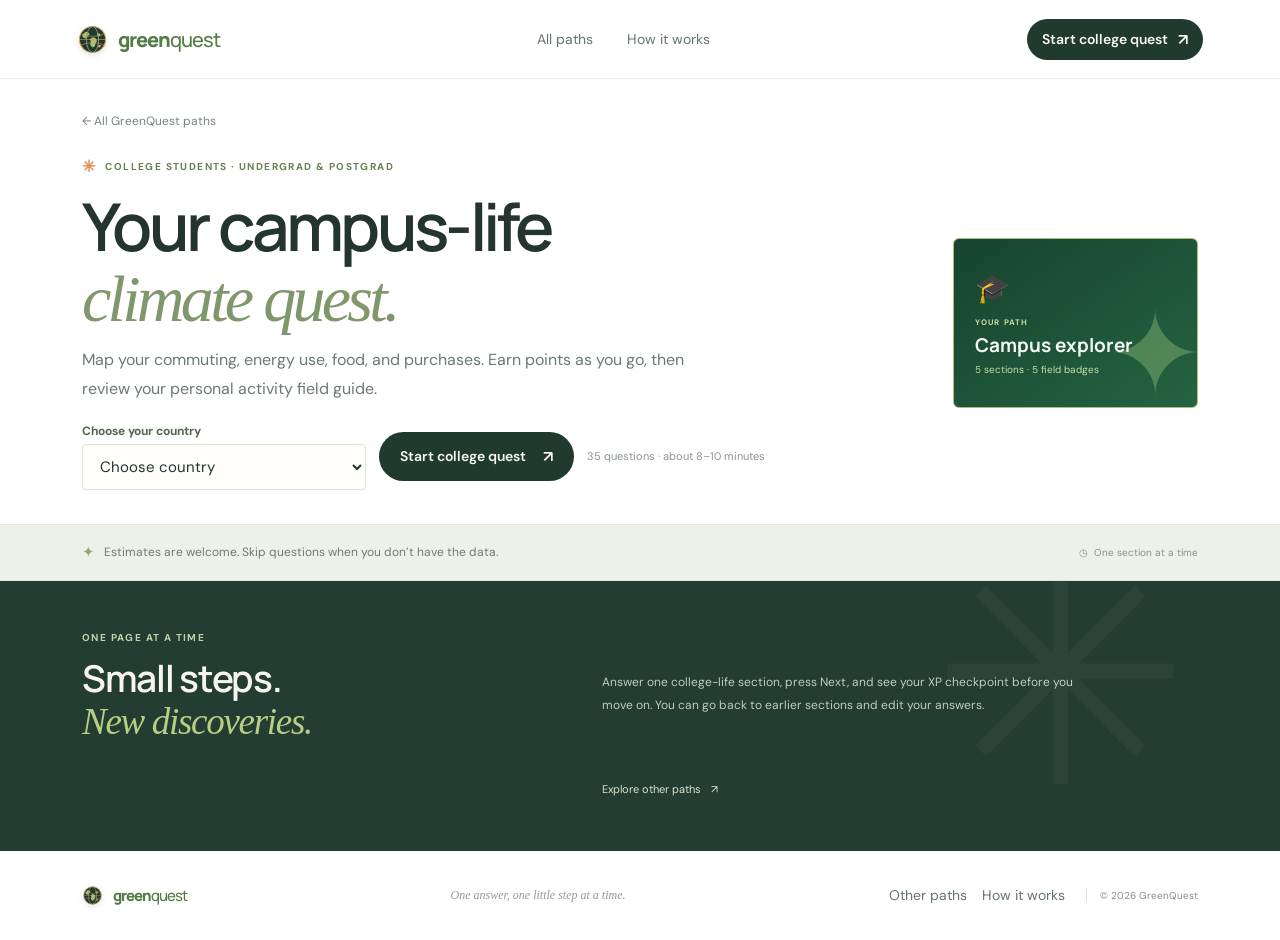
==== college.html @ f72f17bc "Initial GreenQuest website" ====
<!doctype html>
<html lang="en">
  <head>
    <meta charset="UTF-8" />
    <meta name="viewport" content="width=device-width, initial-scale=1.0" />
    <meta name="theme-color" content="#ffffff" />
    <meta name="description" content="A detailed gamified carbon activity questionnaire for college students." />
    <title>College Quest — GreenQuest</title>
    <link rel="preconnect" href="https://fonts.googleapis.com" />
    <link rel="preconnect" href="https://fonts.gstatic.com" crossorigin />
    <link href="https://fonts.googleapis.com/css2?family=DM+Sans:wght@400;500;600;700&family=Manrope:wght@400;500;600;700;800&display=swap" rel="stylesheet" />
    <link rel="stylesheet" href="styles.css" />
  </head>
  <body data-track="college">
    <header class="site-header">
      <a class="brand" href="index.html" aria-label="GreenQuest home"><span class="brand-mark" aria-hidden="true"><svg class="brand-earth" viewBox="0 0 36 36" focusable="false"><circle cx="18" cy="18" r="15.2" fill="#203a30" stroke="#d9a75d" stroke-width="1.2"/><path d="M6.3 12.5 9.8 9l3.4.6 1.5 2.6-2.1 1.7-1.4 3-3.1-.5-2.1-2.2zM15.1 17.8l2.8-2.5 3.5 1 1.8 3.4-1.3 2.2-1.2 4-3.1 1.3-2.3-3.3.7-3.2zM23.6 10.4l2.9.9 1 2.4-2.5.8-1.8-1.7z" fill="#a8bf79"/><path d="m25.1 24.1 2.9.6-1.2 2.5-2.8-.4z" fill="#e89869"/><ellipse cx="18" cy="18" rx="7.1" ry="15" fill="none" stroke="#819875" stroke-width="1.15"/><path d="M3 18h30M5.1 11.6c7.9 3.6 17.9 3.6 25.8 0M5.1 24.4c7.9-3.6 17.9-3.6 25.8 0" fill="none" stroke="#d9a75d" stroke-width=".8" opacity=".78"/></svg></span><span>green<span class="brand-light">quest</span></span></a>
      <button class="menu-toggle" type="button" aria-label="Open menu" aria-expanded="false"><span></span><span></span></button>
      <nav class="main-nav" aria-label="Page navigation"><a href="index.html#paths">All paths</a><a href="#how-it-works">How it works</a></nav>
      <button class="button button-dark button-small header-cta" type="button">Start college quest <span aria-hidden="true">↗</span></button>
    </header>
    <main>
      <section class="page-intro section-wrap"><a class="back-home" href="index.html#paths">← All GreenQuest paths</a><div class="page-intro-layout"><div><div class="eyebrow"><span class="eyebrow-spark">✳</span> COLLEGE STUDENTS · UNDERGRAD & POSTGRAD</div><h1>Your campus-life<br /><em>climate quest.</em></h1><p>Map your commuting, energy use, food, and purchases. Earn points as you go, then review your personal activity field guide.</p><div class="page-intro-actions"><label class="country-picker" for="emissions-country"><span>Choose your country</span><select id="emissions-country" aria-required="true"><option value="" selected>Choose country</option><option value="india">India</option><option value="china">China</option><option value="united-states">United States</option><option value="united-kingdom">United Kingdom</option><option value="germany">Germany</option><option value="france">France</option><option value="japan">Japan</option><option value="australia">Australia</option><option value="global">Other country · global average</option></select></label><button class="button button-dark" id="start-button" type="button">Start college quest <span aria-hidden="true">↗</span></button><span>35 questions · about 8–10 minutes</span></div></div><div class="page-intro-badge"><span class="intro-emoji">🎓</span><div class="intro-path">YOUR PATH</div><strong>Campus explorer</strong><small>5 sections · 5 field badges</small><span class="intro-doodle">✦</span></div></div></section>
      <section class="page-note"><div class="section-wrap page-note-inner"><span>✦</span><p>Estimates are welcome. Skip questions when you don’t have the data.</p><span class="page-note-time">◷ &nbsp;One section at a time</span></div></section>
      <section class="quest-section section-wrap" id="quest" hidden>
        <div class="quest-heading"><div><div class="eyebrow eyebrow-muted">YOUR CLIMATE FIELD GUIDE</div><h2 id="quest-title">College quest</h2><p id="quest-subtitle">A detailed activity snapshot for college life.</p></div><button class="reset-link" id="reset-button" type="button">Start over <span aria-hidden="true">↻</span></button></div>
        <div class="quest-stats"><div class="stat-pill"><span class="stat-icon">✦</span><span><strong id="xp-count">0 XP</strong><small>quest points</small></span></div><div class="stat-pill"><span class="stat-icon stat-icon-green">◉</span><span><strong id="answer-count">0 answered</strong><small>activity notes</small></span></div><div class="stat-pill"><span class="stat-icon stat-icon-peach">✳</span><span><strong id="badge-count">0 badges</strong><small>field guide</small></span></div></div>
        <div class="overall-progress"><div class="overall-progress-label"><span id="overall-label">Quest progress</span><strong id="overall-percent">0%</strong></div><div class="progress-track"><span id="overall-progress-fill"></span></div></div>
        <div class="score-rules"><span>✦ XP RULE</span><span>10 per answer · +25 for a full section · +50 finish bonus when you add an answer</span></div>
        <div class="quest-layout"><div class="stage-main"><div class="stage-panel" id="stage-panel"></div><div class="quest-navigation"><button class="button button-quiet" id="previous-stage" type="button">← Previous section</button><span id="stage-counter">SECTION 1 OF 5</span><button class="button button-dark" id="next-stage" type="button">Next section <span aria-hidden="true">→</span></button></div></div></div>
        <div class="data-note"><span class="data-note-icon">ⓘ</span><p><strong>About these points:</strong> XP and badges reward participation, not lower emissions. This records your activity answers only; a CO₂e estimate needs transparent, location-appropriate emission factors.</p></div>
      </section>
      <section class="results-section section-wrap" id="results" hidden>
        <div class="results-top"><div class="eyebrow eyebrow-muted">QUEST COMPLETE · <span id="result-track">COLLEGE PATH</span></div><h2>Your climate<br /><em>field guide.</em></h2><p>You made time to notice your everyday patterns. That’s a meaningful first step.</p></div>
        <div class="result-award"><div class="award-medal">✳</div><div><span class="award-overline">QUEST BADGE UNLOCKED</span><strong id="result-badge-title">Carbon Accounting Explorer</strong><small id="result-xp">Your score is ready.</small></div><span class="award-confetti" aria-hidden="true">✦</span></div>
        <div class="carbon-result-card" id="carbon-result-card"><div class="carbon-total-block"><div class="card-kicker">TRACKED ANNUAL EMISSIONS SUBTOTAL</div><strong id="carbon-total">Not enough activity data yet</strong><p id="carbon-coverage"></p><p class="carbon-country-note" id="carbon-country"></p></div><div class="carbon-tier" id="carbon-tier"><span class="carbon-tier-medal">✦</span><div><small>GREENQUEST TIER</small><strong id="carbon-tier-name">Activity Explorer</strong></div></div><div class="carbon-section-list" id="carbon-section-list"></div></div>
        <div class="earned-badges-wrap"><span class="earned-badges-label">FIELD BADGES</span><div class="earned-badges" id="earned-badges"></div></div>
        <div class="result-grid"><div class="result-card result-snapshot"><div class="result-card-heading"><span class="result-icon">⌁</span><div><div class="card-kicker">YOUR ACTIVITY SNAPSHOT</div><h3>What you shared</h3></div></div><div id="answer-summary" class="answer-summary"></div><p class="snapshot-empty" id="snapshot-empty" hidden>No answers were added this time. You can still take another pass whenever you’re ready.</p></div><div class="result-card result-next"><div class="result-card-heading"><span class="result-icon result-icon-green">↗</span><div><div class="card-kicker">ONE SMALL NEXT STEP</div><h3>Try this on for size</h3></div></div><p class="next-intro">There’s no one-size-fits-all climate action. Here are a few ideas based on your answers:</p><ul id="next-steps"></ul><div class="next-note">Pick one that works for your life. Small and repeatable beats perfect.</div></div></div>
        <div class="accounting-note" id="why-activity-data"><span class="accounting-icon">∑</span><div><div class="card-kicker">FROM ACTIVITY DATA TO CO₂e</div><h3>How this report gets its numbers</h3><p><strong>Emissions = activity data × emission factor.</strong> This is a partial subtotal: it estimates commuting and electricity when enough details are available. Travel uses UK 2026 factors as educational proxies; electricity uses a 2025 grid factor for your chosen country. Missing sections are “not estimated,” not zero. Platinum, gold, silver, and bronze are playful tiers for this subtotal, not certifications.</p></div></div>
        <div class="result-actions"><button class="button button-outline" id="download-button" type="button">Download PDF report <span aria-hidden="true">↓</span></button><button class="button button-outline" id="retake-button" type="button">Take the quest again <span aria-hidden="true">↻</span></button></div><p class="drive-save-status" id="drive-save-status" role="status" aria-live="polite">Answers and calculated emissions are automatically sent for program data collection.</p><p class="privacy-footnote">Your email, questionnaire answers, and calculated emissions are included in program data collection. The PDF contains section totals, your badge, and the overall tracked subtotal.</p>
      </section>
      <section class="why-section" id="how-it-works"><div class="why-inner section-wrap"><div><div class="eyebrow eyebrow-light">ONE PAGE AT A TIME</div><h2>Small steps.<br /><em>New discoveries.</em></h2></div><p>Answer one college-life section, press Next, and see your XP checkpoint before you move on. You can go back to earlier sections and edit your answers.</p><a class="why-link" href="index.html#paths">Explore other paths <span>↗</span></a></div></section>
    </main>
    <footer class="site-footer"><a class="brand footer-brand" href="index.html"><span class="brand-mark" aria-hidden="true"><svg class="brand-earth" viewBox="0 0 36 36" focusable="false"><circle cx="18" cy="18" r="15.2" fill="#203a30" stroke="#d9a75d" stroke-width="1.2"/><path d="M6.3 12.5 9.8 9l3.4.6 1.5 2.6-2.1 1.7-1.4 3-3.1-.5-2.1-2.2zM15.1 17.8l2.8-2.5 3.5 1 1.8 3.4-1.3 2.2-1.2 4-3.1 1.3-2.3-3.3.7-3.2zM23.6 10.4l2.9.9 1 2.4-2.5.8-1.8-1.7z" fill="#a8bf79"/><path d="m25.1 24.1 2.9.6-1.2 2.5-2.8-.4z" fill="#e89869"/><ellipse cx="18" cy="18" rx="7.1" ry="15" fill="none" stroke="#819875" stroke-width="1.15"/><path d="M3 18h30M5.1 11.6c7.9 3.6 17.9 3.6 25.8 0M5.1 24.4c7.9-3.6 17.9-3.6 25.8 0" fill="none" stroke="#d9a75d" stroke-width=".8" opacity=".78"/></svg></span><span>green<span class="brand-light">quest</span></span></a><span class="footer-note">One answer, one little step at a time.</span><div class="footer-links"><a href="index.html#paths">Other paths</a><a href="#how-it-works">How it works</a></div><span class="copyright">© 2026 GreenQuest</span></footer>
    <div class="toast" id="toast" role="status" aria-live="polite"></div>
    <script src="app.js"></script>
  </body>
</html>
---- styles.css ----
:root{--ink:#23352e;--muted:#718078;--deep:#203a30;--green:#b8ce83;--paper:#ffffff;--line:#e1e4d9;--orange:#dc9256;--sans:'DM Sans',sans-serif;--display:'Manrope','DM Sans',sans-serif;--serif:Georgia,'Times New Roman',serif}*{box-sizing:border-box}html{scroll-behavior:smooth;scroll-padding-top:85px}body{margin:0;background:var(--paper);color:var(--ink);font-family:var(--sans);-webkit-font-smoothing:antialiased}a{color:inherit;text-decoration:none}button,input{font:inherit}button{color:inherit}.sr-only{position:absolute;width:1px;height:1px;padding:0;margin:-1px;overflow:hidden;clip:rect(0,0,0,0);white-space:nowrap;border:0}[hidden]{display:none!important}.site-header{height:79px;border-bottom:1px solid #23352e12;display:flex;align-items:center;padding:0 max(calc((100vw - 1180px)/2),6vw);gap:42px;position:sticky;top:0;z-index:20;background:#ffffffed;backdrop-filter:blur(14px)}.brand{font-family:var(--display);color:#547c45;font-weight:800;display:inline-flex;align-items:center;gap:10px;font-size:20px;letter-spacing:-1px;white-space:nowrap}.brand-light{font-weight:500;color:#547c45}.brand-mark{width:21px;height:21px;display:grid;grid-template-columns:1fr 1fr;grid-template-rows:1fr 1fr;gap:3px;transform:rotate(-8deg)}.brand-mark span{display:block;background:#d9a75d;border-radius:2px 7px 2px 7px}.brand-mark span:nth-child(2){background:#a8bf79;border-radius:7px 2px 7px 2px}.brand-mark span:nth-child(3){background:#e89869;border-radius:7px 2px 7px 2px}.brand-mark span:nth-child(4){background:#819875;border-radius:2px 7px 2px 7px}.main-nav{display:flex;align-items:center;gap:34px;margin:0 auto}.main-nav a,.footer-links a{font-size:12px;color:#66756c;transition:color .2s}.main-nav a:hover,.footer-links a:hover{color:#bc7543}.button{display:inline-flex;gap:17px;align-items:center;justify-content:center;border-radius:999px;padding:14px 21px;font-size:12px;font-weight:600;cursor:pointer;transition:transform .2s,box-shadow .2s;border:0;white-space:nowrap}.button:hover{transform:translateY(-2px);box-shadow:0 8px 18px #20332e25}.button-dark{background:#203a30;color:#f8f7f0}.button-dark span{font-size:16px}.button-small{font-size:11px;padding:10px 15px;gap:10px}.menu-toggle{display:none}.section-wrap{max-width:1180px;margin:auto;padding-left:32px;padding-right:32px}.hero{padding-top:66px;padding-bottom:63px;min-height:568px;display:grid;grid-template-columns:1fr .95fr;align-items:center;gap:54px}.hero-copy{padding-left:17px}.eyebrow{display:flex;align-items:center;gap:9px;font-size:9px;letter-spacing:1.4px;color:#668051;font-weight:700}.eyebrow-spark{font-size:16px;color:#dc9256}.hero h1{font-family:var(--display);font-size:clamp(54px,6vw,72px);line-height:1.06;letter-spacing:-4.3px;margin:22px 0 18px;font-weight:600}.hero h1 span,.results-top h2 em{font-family:var(--serif);font-weight:400;font-style:italic;color:#80966b}.hero-description{font-size:13px;line-height:1.85;color:#6a7971;max-width:440px;margin:0 0 22px}.pathway-label{font-size:10px;color:#7a867b;font-weight:600;margin:0 0 9px}.pathway{display:flex;gap:9px;margin-bottom:20px}.pathway-option{border:1px solid #dfe3d8;background:#fbfbf7;color:#78827b;display:flex;align-items:center;text-align:left;gap:9px;border-radius:5px;padding:8px 14px 8px 10px;cursor:pointer;transition:all .2s;min-width:139px}.pathway-option:hover{border-color:#a9ba91}.pathway-option .pathway-emoji{font-size:19px}.pathway-option strong,.pathway-option small{display:block}.pathway-option strong{font-size:10px;color:#556359}.pathway-option small{font-size:8px;color:#89948b;margin-top:3px}.pathway-option.is-active{background:#e9efde;border-color:#cbd8b9;box-shadow:0 2px 6px #596b3c0c}.pathway-option.is-active strong{color:#364a38}.hero-actions{display:flex;align-items:center;gap:21px}.hero-actions .button{padding:14px 18px}.text-link{font-size:10px;color:#64736a}.text-link span{margin-left:6px}.privacy-note{display:flex;align-items:center;gap:8px;margin-top:24px;font-size:9px;color:#8b958c}.privacy-note>span:first-child{font-size:13px;color:#8da073}.hero-art{position:relative;display:flex;align-items:center;justify-content:center;min-height:420px}.art-orbit{position:absolute;border:1px solid #dbe2d0;border-radius:50%;transform:rotate(-20deg)}.orbit-one{height:351px;width:432px}.orbit-two{height:421px;width:358px;transform:rotate(28deg);border-color:#e9e1d4}.quest-preview{z-index:1;position:relative;background:#fffefa;width:322px;border:1px solid #ebece3;border-radius:7px;padding:20px 22px 17px;box-shadow:0 18px 55px #44504512;transform:rotate(-2deg)}.preview-top{display:flex;align-items:center;justify-content:space-between}.preview-level{display:flex;align-items:center;gap:6px;color:#8b958a;font-size:8px;letter-spacing:.75px}.level-icon{font-size:14px;color:#d79957}.preview-xp{background:#eef2e7;color:#75865f;border-radius:99px;padding:5px 8px;font-size:8px;font-weight:700}.preview-title{font-family:var(--display);font-size:21px;line-height:1.32;letter-spacing:-.75px;margin:20px 0 14px;font-weight:600}.preview-title em{font-family:var(--serif);font-weight:400;color:#80966b}.preview-map{height:177px;position:relative}.map-line{position:absolute;top:25px;bottom:26px;left:30px;width:2px;background:repeating-linear-gradient(to bottom,#bcc9a5 0 5px,transparent 5px 10px);transform:rotate(15deg)}.map-stop{position:absolute;display:flex;align-items:center;gap:9px}.map-stop span{width:32px;height:32px;border-radius:50%;display:grid;place-items:center;background:#e9eedf;color:#72875f;font-size:14px;border:3px solid #fffefa;box-shadow:0 1px 0 #dfe5d5}.map-stop small{color:#859084;font-size:7px;letter-spacing:.8px}.stop-one{left:16px;top:4px}.stop-two{left:95px;top:44px}.stop-two span{background:#f1ead7;color:#b18a54}.stop-three{left:24px;top:91px}.stop-three span{background:#f3e5db;color:#bd8360}.stop-four{left:105px;top:135px}.stop-four span{background:#e1eeea;color:#698c79}.preview-footer{border-top:1px solid #eff0e9;padding-top:13px;display:flex;align-items:center;gap:9px}.preview-avatar{width:28px;height:28px;border-radius:50%;background:#eff2e7;display:grid;place-items:center;font-size:15px}.preview-footer strong,.preview-footer small{display:block}.preview-footer strong{font-size:9px;font-weight:600}.preview-footer small{font-size:8px;color:#929b92;margin-top:3px}.preview-arrow{margin-left:auto;color:#82956a;font-size:17px}.floating-note{position:absolute;z-index:2;display:flex;align-items:center;gap:9px;border:1px solid #edf0e5;border-radius:5px;background:#fffefa;padding:10px 13px;color:#78847a;font-size:8px;line-height:1.5;box-shadow:0 8px 20px #4b594a0b}.floating-note strong{font-size:10px;color:#34483b}.note-top{top:45px;left:1px;transform:rotate(-5deg)}.note-spark{font-size:23px;color:#dda05a}.note-bottom{right:-5px;bottom:34px;transform:rotate(4deg)}.note-leaf{font-size:20px}.art-star{position:absolute;color:#c1cc9a}.star-a{font-size:20px;right:17px;top:54px}.star-b{font-size:18px;left:44px;bottom:35px;color:#e6a177}.star-c{font-size:34px;right:45px;bottom:66px;color:#8ca278}.quick-facts{border-top:1px solid #e8e9df;border-bottom:1px solid #e8e9df;background:#eff1e8;display:flex;justify-content:center;gap:clamp(24px,7vw,105px);padding:18px 24px}.quick-facts>div{display:flex;align-items:center;gap:10px}.fact-icon{width:31px;height:31px;border:1px solid #dfe4d7;border-radius:50%;display:grid;place-items:center;color:#81956b;font-size:15px}.quick-facts strong,.quick-facts small{display:block}.quick-facts strong{font-size:10px;font-weight:600}.quick-facts small{font-size:8px;color:#879188;margin-top:3px}.how-section{padding-top:83px;padding-bottom:78px}.section-heading{display:flex;align-items:end;justify-content:space-between;margin-bottom:23px;gap:30px}.eyebrow-muted{font-size:9px;color:#929987}.section-heading h2{font-family:var(--display);font-size:34px;letter-spacing:-1.5px;font-weight:600;margin:9px 0 0}.section-heading>p{max-width:320px;font-size:11px;line-height:1.8;color:#78847d;margin:0 0 2px}.how-grid{display:grid;grid-template-columns:repeat(3,1fr);gap:15px}.how-card{position:relative;min-height:187px;padding:21px 21px 20px;background:#fffefa;border:1px solid #ebede5;border-radius:5px;overflow:hidden}.how-number{font-size:8px;letter-spacing:1px;color:#9ba596}.how-illustration{position:absolute;top:15px;right:19px;width:36px;height:36px;border-radius:50%;display:grid;place-items:center;font-size:18px;background:#eff2e7;color:#7b9264}.how-data{background:#f4e9dc;color:#b57c4f}.how-badge{background:#e9e4ef;color:#8a78a4}.how-card h3{font-family:var(--display);font-size:15px;letter-spacing:-.3px;margin:25px 0 7px}.how-card p{font-size:10px;line-height:1.7;color:#79847c;margin:0;max-width:270px}.quest-section{padding-top:78px;padding-bottom:75px;scroll-margin-top:75px}.quest-heading{display:flex;align-items:end;justify-content:space-between;gap:20px;margin-bottom:18px}.quest-heading h2{font-family:var(--display);font-weight:600;font-size:32px;letter-spacing:-1.2px;margin:8px 0 4px}.quest-heading p{font-size:11px;color:#7b867e;margin:0}.reset-link{border:0;background:none;color:#77847b;font-size:10px;cursor:pointer;padding:9px}.reset-link:hover{color:#b87544}.reset-link span{font-size:14px;margin-left:5px}.quest-stats{display:flex;gap:10px;margin-bottom:14px}.stat-pill{background:#fffefa;border:1px solid #eaede4;border-radius:5px;padding:9px 13px;display:flex;align-items:center;gap:9px;min-width:115px}.stat-icon{width:25px;height:25px;display:grid;place-items:center;border-radius:50%;background:#f2ead8;color:#bb8d50;font-size:13px}.stat-icon-green{background:#e8eedf;color:#849565}.stat-icon-peach{background:#f4e5db;color:#bd8464}.stat-pill strong,.stat-pill small{display:block}.stat-pill strong{font-size:10px}.stat-pill small{font-size:8px;color:#8b958c;margin-top:2px}.overall-progress{margin-bottom:18px}.overall-progress-label{display:flex;justify-content:space-between;font-size:9px;color:#839087;margin-bottom:6px}.overall-progress-label strong{color:#668052}.progress-track{height:6px;background:#e7eae0;border-radius:99px;overflow:hidden}.progress-track span{display:block;height:100%;width:0;background:#9bb57e;border-radius:99px;transition:width .25s}.quest-layout{display:grid;grid-template-columns:207px 1fr;gap:15px;align-items:start}.stage-sidebar,.stage-panel{background:#fffefa;border:1px solid #e9ece3;border-radius:5px}.stage-sidebar{padding:17px 13px;position:sticky;top:95px}.sidebar-label,.stage-overline,.card-kicker{font-size:8px;letter-spacing:1px;color:#8a9588;font-weight:700}.stage-list{display:flex;flex-direction:column;gap:5px;margin-top:12px}.stage-tab{width:100%;display:flex;align-items:center;gap:9px;text-align:left;border:0;background:transparent;border-radius:4px;padding:9px 7px;color:#78847c;font-size:9px;cursor:pointer;transition:all .2s}.stage-tab:hover{background:#f5f6ef}.stage-tab.active{background:#eaf0e1;color:#334a37;font-weight:600}.stage-tab.complete .stage-tab-icon{background:#8fa676;color:white}.stage-tab-icon{width:25px;height:25px;flex:none;border-radius:50%;display:grid;place-items:center;background:#f0f2ea;color:#849278;font-size:11px}.stage-tab-copy{flex:1}.stage-tab-copy small{display:block;font-size:7px;color:#a0a89d;margin-top:3px;font-weight:400}.stage-check{color:#82966d;font-size:12px}.sidebar-tip{display:flex;gap:8px;background:#f4f2e8;border-radius:4px;padding:10px;margin-top:17px}.sidebar-tip>span{font-size:14px}.sidebar-tip p{font-size:8px;line-height:1.5;color:#829087;margin:0}.sidebar-tip strong{color:#5d6c5f}.stage-main{min-width:0}.stage-panel{padding:21px 23px;min-height:310px}.stage-panel-head{display:flex;justify-content:space-between;gap:15px;align-items:start;margin-bottom:17px}.stage-panel-head h3{font-family:var(--display);font-size:22px;letter-spacing:-.7px;margin:6px 0 4px}.stage-panel-head p{font-size:9px;line-height:1.65;color:#7c887f;margin:0;max-width:500px}.stage-count-badge{white-space:nowrap;background:#f2f3ec;border-radius:99px;padding:7px 10px;font-size:8px;color:#77836f}.question-grid{display:grid;grid-template-columns:1fr 1fr;gap:11px}.question-card{background:#f8f8f3;border:1px solid #eff0e9;border-radius:4px;padding:12px 12px 11px;min-width:0}.question-heading{display:flex;gap:7px;align-items:flex-start;margin-bottom:8px}.question-number{width:18px;height:18px;flex:none;border-radius:50%;display:grid;place-items:center;background:#e9eedf;color:#72865d;font-size:8px;font-weight:700}.question-heading h4{font-size:9px;line-height:1.45;margin:2px 0 0;font-weight:600}.question-help{font-size:8px;line-height:1.5;color:#929b91;margin:-3px 0 8px 25px}.answer-options{display:flex;flex-wrap:wrap;gap:5px;margin-left:25px}.answer-option{border:1px solid #e2e6da;background:#fffefa;border-radius:99px;padding:6px 8px;font-size:8px;color:#748078;cursor:pointer;transition:all .15s}.answer-option:hover{border-color:#9eaf8b}.answer-option[aria-pressed=true]{background:#e7eedb;border-color:#b9c9a5;color:#3c573d}.answer-option.multi[aria-pressed=true]{background:#e5ede8;border-color:#b3ccc0;color:#35594a}.number-wrap{margin-left:25px;display:flex;align-items:center;gap:7px}.number-wrap input{width:min(155px,70%);height:31px;border:1px solid #e2e6dc;border-radius:3px;background:#fffefa;padding:0 9px;color:#354a3d;font-size:10px;outline:none}.number-wrap input:focus{border-color:#9eaf8b;box-shadow:0 0 0 2px #dbe6cf}.number-unit{font-size:8px;color:#89948b}.number-hint{font-size:7px;color:#a0a89f;margin-left:auto}.quest-navigation{display:flex;align-items:center;justify-content:space-between;padding:12px 2px}.quest-navigation>span{font-size:8px;letter-spacing:1px;color:#8a968b}.quest-navigation .button{font-size:9px;padding:10px 14px;gap:10px}.button-quiet{background:#edf0e7;color:#52624f}.button-quiet:disabled{opacity:.4;cursor:default;transform:none;box-shadow:none}.data-note{display:flex;gap:10px;align-items:flex-start;background:#eff1e9;border:1px solid #e4e8dd;border-radius:4px;padding:12px 14px;margin-top:5px}.data-note-icon{color:#82976d;font-size:15px}.data-note p{font-size:9px;line-height:1.65;color:#748078;margin:0}.data-note strong{color:#435448}.results-section{padding-top:75px;padding-bottom:82px}.results-top{text-align:center;margin-bottom:22px}.results-top .eyebrow{justify-content:center}.results-top h2{font-family:var(--display);font-size:48px;line-height:1.04;letter-spacing:-2.4px;font-weight:600;margin:13px 0 9px}.results-top h2 em{color:#80966b}.results-top p{max-width:440px;margin:0 auto;color:#78847d;font-size:11px;line-height:1.75}.result-award{max-width:670px;margin:0 auto 15px;position:relative;display:flex;align-items:center;gap:13px;padding:13px 17px;background:#edf1e5;border:1px solid #e0e8d6;border-radius:5px;overflow:hidden}.award-medal{width:37px;height:37px;border-radius:50%;background:#dbe5cb;color:#758c5e;display:grid;place-items:center;font-size:21px}.award-overline,.result-award strong,.result-award small{display:block;position:relative;z-index:1}.award-overline{font-size:7px;letter-spacing:1.1px;color:#84916e}.result-award strong{font-family:var(--display);font-size:14px;margin:3px 0 2px}.result-award small{font-size:8px;color:#7e8a7d}.award-confetti{font-size:62px;color:#e1e8d4;position:absolute;right:14px;top:-15px}.result-grid{display:grid;grid-template-columns:1.2fr .8fr;gap:13px;max-width:850px;margin:0 auto}.result-card{background:#fffefa;border:1px solid #e9ece3;border-radius:5px;padding:17px 18px}.result-card-heading{display:flex;align-items:center;gap:9px;margin-bottom:12px}.result-icon{width:31px;height:31px;display:grid;place-items:center;border-radius:50%;background:#f3e8d9;color:#b78150;font-size:17px}.result-icon-green{background:#e8efdf;color:#789364}.card-kicker{font-size:7px}.result-card h3,.accounting-note h3{font-family:var(--display);font-size:14px;letter-spacing:-.3px;margin:4px 0 0}.answer-summary{display:flex;flex-direction:column;gap:10px}.summary-group{border-top:1px solid #f0f1ea;padding-top:9px}.summary-group:first-child{border-top:0;padding-top:0}.summary-group h4{font-size:8px;letter-spacing:.6px;color:#788868;margin:0 0 6px;text-transform:uppercase}.summary-list{list-style:none;padding:0;margin:0;display:grid;grid-template-columns:1fr 1fr;gap:5px 13px}.summary-list li{font-size:8px;line-height:1.45;color:#7c887f}.summary-list li strong{color:#47574d;font-weight:600}.snapshot-empty{font-size:9px;line-height:1.6;color:#8a948c}.next-intro{font-size:9px;line-height:1.65;color:#7e8980;margin:0 0 10px}.result-next ul{list-style:none;margin:0;padding:0;display:flex;flex-direction:column;gap:8px}.result-next li{display:flex;align-items:flex-start;gap:7px;font-size:9px;line-height:1.55;color:#58685e}.result-next li:before{content:'✳';color:#9aae77;font-size:11px;flex:none}.next-note{font-size:8px;line-height:1.5;color:#8d988e;background:#f4f5ee;padding:8px 9px;margin-top:11px;border-radius:3px}.accounting-note{max-width:850px;margin:13px auto 0;background:#f0f1e9;border:1px solid #e6e9df;border-radius:5px;padding:15px 17px;display:flex;gap:12px;align-items:flex-start}.accounting-icon{width:30px;height:30px;flex:none;border-radius:50%;background:#e2e8d8;color:#71875f;display:grid;place-items:center;font-family:var(--serif);font-size:17px}.accounting-note h3{font-size:12px;margin:4px 0 5px}.accounting-note p{font-size:8px;line-height:1.7;color:#79867c;margin:0}.accounting-note p strong{color:#435448}.result-actions{display:flex;justify-content:center;gap:9px;margin:17px auto 0}.result-actions .button{font-size:9px;padding:11px 15px}.button-outline{background:transparent;border:1px solid #dce2d5;color:#516350}.privacy-footnote{text-align:center;font-size:8px;color:#929b92;margin:11px 0 0}.why-section{background:#243d33;color:#f6f6ef;overflow:hidden;position:relative}.why-section:after{content:'✳';font-size:310px;color:#ffffff08;position:absolute;right:7%;top:-105px;pointer-events:none}.why-inner{min-height:270px;display:grid;grid-template-columns:.9fr 1.1fr;align-items:center;gap:33px;position:relative;padding-top:45px;padding-bottom:45px}.eyebrow-light{color:#c1d2a5}.why-inner h2{font-family:var(--display);font-size:37px;line-height:1.15;letter-spacing:-1.3px;font-weight:600;margin:13px 0}.why-inner h2 em{font-family:var(--serif);color:#b8ce83;font-weight:400}.why-inner>p{font-size:10px;line-height:1.9;color:#c1cbc1;max-width:490px;margin:0}.why-link{grid-column:2;color:#d9e4ca;font-size:9px;margin-top:-22px}.why-link span{margin-left:7px}.site-footer{min-height:89px;max-width:1180px;padding:20px 32px;margin:auto;display:flex;align-items:center;gap:21px}.footer-brand{font-size:15px}.footer-brand .brand-mark{width:17px;height:17px}.footer-note{font-family:var(--serif);font-style:italic;font-size:10px;color:#93998f;margin:0 auto}.footer-links{display:flex;gap:15px}.footer-links a,.copyright{font-size:8px}.copyright{border-left:1px solid #deded5;padding-left:13px;color:#849087;white-space:nowrap}.toast{position:fixed;bottom:21px;left:50%;transform:translate(-50%,20px);opacity:0;pointer-events:none;background:#243d33;color:#fff;border-radius:99px;padding:11px 16px;font-size:10px;z-index:30;transition:all .25s;box-shadow:0 9px 25px #20332e33}.toast.visible{opacity:1;transform:translate(-50%,0)}
@media(min-width:1440px){.site-header{padding-left:calc((100vw - 1180px)/2);padding-right:calc((100vw - 1180px)/2)}}
@media(max-width:900px){.site-header{padding-left:25px;padding-right:25px;gap:22px}.main-nav{gap:18px}.hero{gap:20px}.hero-copy{padding-left:0}.hero h1{font-size:58px}.hero-art{transform:scale(.88)}.quest-layout{grid-template-columns:180px 1fr}.stage-panel{padding:18px}.question-grid{grid-template-columns:1fr}.quick-facts{gap:28px}.footer-note{display:none}.footer-brand{margin-right:auto}}
@media(max-width:680px){html{scroll-padding-top:68px}.site-header{height:67px;padding:0 18px;justify-content:space-between}.brand{font-size:17px}.menu-toggle{display:flex;width:35px;height:35px;border:1px solid #e3e5dc;border-radius:50%;align-items:center;justify-content:center;flex-direction:column;gap:5px;background:transparent;margin-left:auto}.menu-toggle span{width:13px;height:1.5px;background:#314139}.main-nav{position:absolute;top:66px;left:0;right:0;background:var(--paper);border-bottom:1px solid var(--line);padding:17px 21px;display:none;align-items:flex-start;gap:17px;flex-direction:column}.main-nav.open{display:flex}.main-nav a{font-size:11px}.header-cta{font-size:9px;padding:9px 11px;gap:7px;margin-left:2px}.section-wrap{padding-left:20px;padding-right:20px}.hero{padding-top:43px;padding-bottom:39px;grid-template-columns:1fr;gap:9px}.hero-copy{padding:0}.hero h1{font-size:53px;letter-spacing:-3.1px;margin:16px 0 13px}.hero-description{font-size:11px;line-height:1.8}.pathway-label{font-size:9px}.pathway-option{min-width:130px}.hero-actions{gap:15px}.hero-actions .button{padding:12px 15px;font-size:10px}.text-link{font-size:9px}.privacy-note{font-size:8px;margin-top:17px}.hero-art{min-height:355px;transform:scale(.85);margin:-10px -25px -14px}.orbit-one{width:372px;height:315px}.orbit-two{height:376px;width:307px}.quest-preview{width:300px;padding:18px 19px 15px}.preview-title{font-size:19px}.note-top{left:-5px;top:31px}.note-bottom{right:-7px;bottom:23px}.quick-facts{display:grid;grid-template-columns:1fr 1fr;gap:15px 14px;padding:16px 21px}.quick-facts>div{gap:8px}.fact-icon{height:27px;width:27px;font-size:12px}.quick-facts strong{font-size:9px}.quick-facts small{font-size:7px;line-height:1.4}.how-section{padding-top:62px;padding-bottom:58px}.section-heading{align-items:flex-start;flex-direction:column;gap:8px;margin-bottom:18px}.section-heading h2{font-size:29px}.section-heading>p{font-size:10px}.how-grid{grid-template-columns:1fr;gap:9px}.how-card{min-height:140px;padding:16px}.how-card h3{font-size:14px;margin-top:18px}.how-card p{font-size:9px}.how-illustration{height:31px;width:31px;right:16px;top:13px}.quest-section{padding-top:58px;padding-bottom:55px}.quest-heading{align-items:flex-start}.quest-heading h2{font-size:25px}.quest-heading p{font-size:9px;line-height:1.6;max-width:275px}.reset-link{font-size:9px;padding:5px 0;white-space:nowrap}.quest-stats{gap:6px}.stat-pill{padding:7px 8px;gap:6px;min-width:0;flex:1}.stat-icon{height:21px;width:21px;font-size:10px}.stat-pill strong{font-size:8px}.stat-pill small{font-size:7px}.quest-layout{grid-template-columns:1fr;gap:8px}.stage-sidebar{position:static;padding:10px}.sidebar-label{font-size:7px}.stage-list{flex-direction:row;gap:4px;margin-top:8px;overflow-x:auto}.stage-tab{flex:0 0 auto;width:auto;padding:5px 7px;gap:5px;font-size:0}.stage-tab-icon{width:23px;height:23px;font-size:10px}.stage-tab-copy,.stage-check{display:none}.sidebar-tip{display:none}.stage-panel{padding:15px 12px;min-height:0}.stage-panel-head{margin-bottom:13px}.stage-panel-head h3{font-size:19px}.stage-panel-head p{font-size:8px}.stage-count-badge{font-size:7px;padding:6px 7px}.question-grid{gap:8px}.question-card{padding:10px 9px}.question-heading h4{font-size:8px}.question-help{font-size:7px}.answer-options{gap:4px}.answer-option{font-size:7px;padding:6px 7px}.number-wrap input{height:29px;font-size:9px}.quest-navigation{padding-top:9px}.quest-navigation>span{font-size:7px}.quest-navigation .button{font-size:8px;padding:9px 11px}.data-note{padding:10px;gap:7px}.data-note p{font-size:8px}.results-section{padding-top:58px;padding-bottom:60px}.results-top h2{font-size:42px}.results-top p{font-size:10px}.result-award{padding:11px;gap:9px}.award-medal{height:33px;width:33px}.result-award strong{font-size:12px}.result-grid{grid-template-columns:1fr;gap:9px}.result-card{padding:14px}.summary-list{grid-template-columns:1fr}.summary-list li{font-size:8px}.accounting-note{padding:12px;gap:8px}.accounting-note p{font-size:8px}.result-actions{flex-wrap:wrap}.result-actions .button{font-size:8px;padding:10px 12px}.privacy-footnote{font-size:7px}.why-inner{grid-template-columns:1fr;gap:0;padding-top:39px;padding-bottom:37px;min-height:0}.why-inner h2{font-size:32px}.why-inner>p{font-size:9px}.why-link{grid-column:1;margin-top:14px;font-size:8px}.why-section:after{font-size:200px;right:-30px;top:-40px}.site-footer{padding:19px 20px;flex-wrap:wrap;gap:12px}.footer-brand{font-size:13px;margin-right:0}.copyright{margin-left:auto;font-size:7px}.footer-links{order:3;width:100%;justify-content:center;gap:13px}.footer-links a{font-size:7px}}
@media(prefers-reduced-motion:reduce){*,*::before,*::after{scroll-behavior:auto!important;animation-duration:.01ms!important;animation-iteration-count:1!important;transition-duration:.01ms!important}}
.earned-badges-wrap{max-width:670px;margin:0 auto 15px;display:flex;align-items:center;gap:10px;flex-wrap:wrap}.earned-badges-label{font-size:7px;letter-spacing:1px;font-weight:700;color:#8b9685}.earned-badges{display:flex;gap:6px;flex-wrap:wrap}.earned-badge{display:inline-flex;align-items:center;gap:5px;border:1px solid #e7eade;background:#fffefa;border-radius:99px;padding:6px 9px;font-size:8px;color:#65775d}.earned-badge span{color:#9cab77}
.quest-layout{grid-template-columns:1fr}.stage-main{width:100%}.score-screen{max-width:670px;margin:0 auto;text-align:center;padding:9px 6px 5px}.score-celebration{height:58px;width:58px;margin:0 auto 9px;display:grid;place-items:center;border-radius:50%;background:#e8efdf;color:#809765;font-size:29px;box-shadow:0 0 0 7px #f4f6ef;animation:score-pop .48s cubic-bezier(.2,.8,.2,1) both}.score-kicker{font-size:8px;letter-spacing:1.25px;color:#8b9979;font-weight:700}.score-screen h3{font-family:var(--display);font-size:27px;letter-spacing:-1px;margin:7px 0 5px}.score-intro{font-size:10px;line-height:1.65;color:#79867d;max-width:480px;margin:0 auto}.score-meter{max-width:420px;text-align:left;margin:19px auto 13px}.score-meter-label{display:flex;justify-content:space-between;font-size:9px;color:#78857a;margin-bottom:6px}.score-meter-label strong{color:#587248}.score-tiles{display:grid;grid-template-columns:repeat(3,1fr);gap:9px;margin:0 auto;max-width:600px}.score-tile{min-height:92px;background:#f7f8f3;border:1px solid #ecefe7;border-radius:5px;padding:11px 8px 9px;display:flex;flex-direction:column;align-items:center;justify-content:center}.score-tile-icon{width:24px;height:24px;border-radius:50%;display:grid;place-items:center;background:#f2e9d9;color:#bb8d50;font-size:12px;margin-bottom:5px}.score-tile-icon.green{background:#e7eedf;color:#809565}.score-tile-icon.peach{background:#f3e6dc;color:#bd8464}.score-tile strong{font-family:var(--display);font-size:12px;letter-spacing:-.2px}.score-tile small{font-size:7px;line-height:1.5;color:#89948a;margin-top:4px}.score-footer{display:flex;justify-content:center;align-items:center;gap:7px;margin-top:14px;color:#849080;font-family:var(--serif);font-style:italic;font-size:11px}.score-footer span:first-child{font-style:normal;font-size:14px}@keyframes score-pop{from{transform:scale(.55);opacity:.25}to{transform:scale(1);opacity:1}}
@media(max-width:680px){.score-screen{padding:6px 0 3px}.score-celebration{height:49px;width:49px;font-size:24px}.score-screen h3{font-size:22px}.score-intro{font-size:9px}.score-meter{margin-top:15px}.score-tiles{grid-template-columns:1fr;gap:6px}.score-tile{min-height:67px;display:grid;grid-template-columns:27px 1fr;grid-template-rows:auto auto;align-items:center;justify-items:start;text-align:left;column-gap:8px;padding:8px 10px}.score-tile-icon{grid-row:1/3;margin:0}.score-tile strong{font-size:10px}.score-tile small{font-size:7px;margin-top:2px}.score-footer{font-size:9px}}
.checkpoint-card{position:relative;display:flex;align-items:center;gap:12px;padding:12px 37px 12px 13px;margin-bottom:16px;border:1px solid #dfe8d5;border-radius:5px;background:linear-gradient(105deg,#eff3e7,#faf9f1);animation:checkpoint-in .42s cubic-bezier(.2,.8,.2,1) both}.checkpoint-spark{height:34px;width:34px;flex:none;display:grid;place-items:center;border-radius:50%;background:#e0e9d3;color:#829866;font-size:18px}.checkpoint-copy{min-width:0}.checkpoint-kicker{display:block;font-size:7px;letter-spacing:1px;color:#839174;font-weight:700;margin-bottom:3px}.checkpoint-copy>strong{display:block;font-size:10px;color:#3c4f40}.checkpoint-copy>strong span{color:#a77d42;margin-left:5px}.checkpoint-copy>small{display:block;font-size:8px;color:#78876e;margin-top:3px}.checkpoint-total{border-left:1px solid #dfe5d8;padding-left:13px;margin-left:auto;white-space:nowrap;text-align:right}.checkpoint-total strong,.checkpoint-total small{display:block}.checkpoint-total strong{font-family:var(--display);font-size:14px;color:#5c7549}.checkpoint-total small{font-size:7px;color:#929b90;margin-top:2px}.checkpoint-dismiss{position:absolute;top:5px;right:7px;width:22px;height:22px;border:0;background:transparent;color:#8c9788;font-size:17px;cursor:pointer}.checkpoint-dismiss:hover{color:#4e674a}@keyframes checkpoint-in{from{transform:translateY(-8px);opacity:0}to{transform:translateY(0);opacity:1}}
@media(max-width:680px){.checkpoint-card{gap:8px;padding:10px 29px 10px 9px;margin-bottom:12px}.checkpoint-spark{height:28px;width:28px;font-size:15px}.checkpoint-kicker{font-size:6px}.checkpoint-copy>strong{font-size:9px}.checkpoint-copy>small{font-size:7px;line-height:1.4}.checkpoint-total{padding-left:8px}.checkpoint-total strong{font-size:11px}.checkpoint-total small{font-size:6px}.checkpoint-dismiss{top:3px;right:3px}}
.score-rules{display:flex;align-items:center;gap:9px;margin:-8px 0 15px;color:#83907e;font-size:8px}.score-rules>span:first-child{font-size:7px;letter-spacing:.8px;font-weight:700;color:#9b895f}.score-rules>span:last-child{color:#8b958b}
@media(max-width:680px){.score-rules{font-size:7px;line-height:1.5;align-items:flex-start}.score-rules>span:first-child{flex:none}}
/* Readability pass: keep questionnaire, choices, and score feedback comfortably legible. */
body{font-size:16px}.main-nav a,.footer-links a{font-size:14px}.header-cta,.button-small{font-size:12px}.button{font-size:14px}.hero-description{font-size:16px}.pathway-label{font-size:13px}.pathway-option strong{font-size:13px}.pathway-option small{font-size:11px}.privacy-note{font-size:11px}.quick-facts strong{font-size:12px}.quick-facts small{font-size:10px}.section-heading>p{font-size:13px}.how-card h3{font-size:17px}.how-card p{font-size:13px}.eyebrow,.eyebrow-muted{font-size:10px}.quest-heading p{font-size:13px}.stat-pill strong{font-size:14px}.stat-pill small{font-size:11px}.overall-progress-label{font-size:12px}.score-rules{font-size:11px}.score-rules>span:first-child{font-size:9px}.stage-overline{font-size:10px}.stage-panel-head h3{font-size:26px}.stage-panel-head p{font-size:13px}.stage-count-badge{font-size:11px}.question-card{padding:16px}.question-heading{gap:9px;margin-bottom:11px}.question-number{width:23px;height:23px;font-size:11px}.question-heading h4{font-size:14px;line-height:1.5}.question-help{font-size:11px;margin-left:32px}.answer-options{gap:7px;margin-left:32px}.answer-option{font-size:12px;padding:8px 11px}.number-wrap{margin-left:32px}.number-wrap input{height:39px;font-size:14px;padding:0 11px}.number-unit{font-size:12px}.number-hint{font-size:10px}.quest-navigation>span{font-size:10px}.quest-navigation .button{font-size:12px}.data-note p{font-size:11px}.checkpoint-card{gap:14px;padding:15px 40px 15px 16px}.checkpoint-spark{width:40px;height:40px;font-size:21px}.checkpoint-kicker{font-size:9px}.checkpoint-copy>strong{font-size:14px}.checkpoint-copy>small{font-size:11px}.checkpoint-total strong{font-size:17px}.checkpoint-total small{font-size:10px}.checkpoint-dismiss{font-size:21px}.result-award strong{font-size:16px}.result-award small{font-size:11px}.award-overline{font-size:9px}.earned-badges-label{font-size:9px}.earned-badge{font-size:11px;padding:8px 11px}.result-card h3{font-size:17px}.card-kicker{font-size:9px}.summary-group h4{font-size:10px}.summary-list li{font-size:11px}.next-intro{font-size:11px}.result-next li{font-size:11px}.next-note{font-size:10px}.accounting-note h3{font-size:14px}.accounting-note p{font-size:10px}.result-actions .button{font-size:12px}.privacy-footnote{font-size:10px}.why-inner>p{font-size:12px}.why-link{font-size:11px}.copyright{font-size:10px}.footer-note{font-size:12px}.toast{font-size:12px}
.checkpoint-card.badge-earned{overflow:hidden;border-color:#d4e3c5;background:linear-gradient(110deg,#eff6e5,#fff9e8 56%,#f4f1fb);box-shadow:0 7px 22px #82966420}.checkpoint-card.badge-earned:before{content:"";position:absolute;inset:0;background:radial-gradient(circle at 16% 52%,#fff9 0 2px,transparent 3px),radial-gradient(circle at 78% 18%,#f2c861a0 0 3px,transparent 4px),radial-gradient(circle at 88% 79%,#b7ca83a0 0 3px,transparent 4px),radial-gradient(circle at 53% 14%,#e9a56c90 0 2px,transparent 3px);pointer-events:none}.checkpoint-card.badge-earned .checkpoint-spark{animation:sparkle-turn .8s cubic-bezier(.16,.8,.28,1) both;background:#dfeacb;box-shadow:0 0 0 5px #e9f0dd;z-index:1}.xp-reward{display:inline-block;animation:xp-bounce .72s cubic-bezier(.16,1,.3,1) both}.badge-unlocked{animation:badge-glow 1.4s ease-out both}.checkpoint-confetti{position:absolute;z-index:0;pointer-events:none;font-size:15px;animation:confetti-pop 1.1s cubic-bezier(.18,.75,.25,1) both}.confetti-a{left:19%;top:2px;color:#dda954}.confetti-b{left:42%;top:1px;color:#85a16e;font-size:12px}.confetti-c{right:20%;top:4px;color:#ec9a74;font-size:10px}.confetti-d{right:10%;bottom:0;color:#9e91c1;font-size:12px}.checkpoint-copy,.checkpoint-total{position:relative;z-index:1}.result-award{animation:award-arrive .5s cubic-bezier(.15,.8,.3,1) both}.award-medal{animation:medal-pulse 1.6s ease-in-out infinite}.award-confetti{animation:confetti-wiggle 2s ease-in-out infinite}.earned-badge{animation:badge-arrive .45s cubic-bezier(.18,.8,.3,1) both;animation-delay:calc(var(--badge-index,0)*100ms)}
@keyframes sparkle-turn{from{transform:rotate(-35deg) scale(.45)}65%{transform:rotate(16deg) scale(1.2)}to{transform:rotate(0) scale(1)}}@keyframes xp-bounce{0%{transform:scale(.4) translateY(8px);opacity:.3}65%{transform:scale(1.22) translateY(-2px)}100%{transform:scale(1);opacity:1}}@keyframes badge-glow{0%{color:#9a8660;text-shadow:none}35%{color:#52763c;text-shadow:0 0 10px #b8cf83}100%{color:#71875b;text-shadow:none}}@keyframes confetti-pop{0%{opacity:0;transform:translateY(10px) rotate(-50deg) scale(.4)}30%{opacity:1}100%{opacity:.4;transform:translateY(-14px) rotate(35deg) scale(1)}}@keyframes award-arrive{0%{opacity:0;transform:translateY(12px) scale(.97)}75%{transform:translateY(-2px) scale(1.01)}100%{opacity:1;transform:translateY(0) scale(1)}}@keyframes medal-pulse{0%,100%{box-shadow:0 0 0 0 #9fb87900;transform:rotate(0) scale(1)}50%{box-shadow:0 0 0 6px #9fb87935;transform:rotate(5deg) scale(1.06)}}@keyframes confetti-wiggle{0%,100%{transform:rotate(-8deg) scale(1)}50%{transform:rotate(10deg) scale(1.12)}}@keyframes badge-arrive{0%{opacity:0;transform:translateY(8px) scale(.9)}70%{transform:translateY(-2px) scale(1.04)}100%{opacity:1;transform:translateY(0) scale(1)}}
@media(max-width:680px){.main-nav a,.footer-links a{font-size:12px}.button{font-size:12px}.header-cta{font-size:11px}.hero-description{font-size:14px}.pathway-label{font-size:12px}.pathway-option strong{font-size:12px}.pathway-option small{font-size:10px}.privacy-note{font-size:10px}.quick-facts strong{font-size:11px}.quick-facts small{font-size:9px}.how-card h3{font-size:16px}.how-card p{font-size:12px}.section-heading>p{font-size:12px}.quest-heading p{font-size:12px}.stat-pill strong{font-size:12px}.stat-pill small{font-size:10px}.overall-progress-label{font-size:11px}.score-rules{font-size:10px}.stage-panel-head h3{font-size:23px}.stage-panel-head p{font-size:12px}.stage-count-badge{font-size:10px}.question-card{padding:13px 12px}.question-heading h4{font-size:13px}.question-number{height:22px;width:22px;font-size:10px}.question-help{font-size:10px}.answer-option{font-size:11px;padding:8px 10px}.number-wrap input{font-size:13px;height:37px}.number-unit{font-size:11px}.quest-navigation .button{font-size:10px}.quest-navigation>span{font-size:8px}.data-note p{font-size:10px}.checkpoint-card{gap:8px;padding:12px 30px 12px 10px}.checkpoint-spark{width:32px;height:32px;font-size:17px}.checkpoint-kicker{font-size:7px}.checkpoint-copy>strong{font-size:11px}.checkpoint-copy>small{font-size:9px}.checkpoint-total strong{font-size:13px}.checkpoint-total small{font-size:8px}.checkpoint-dismiss{font-size:19px}.result-award strong{font-size:14px}.result-award small{font-size:10px}.earned-badge{font-size:10px}.result-card h3{font-size:16px}.summary-group h4{font-size:9px}.summary-list li,.next-intro,.result-next li{font-size:10px}.next-note{font-size:9px}.accounting-note h3{font-size:13px}.accounting-note p{font-size:9px}.result-actions .button{font-size:10px}.privacy-footnote{font-size:9px}.why-inner>p{font-size:11px}.why-link{font-size:10px}.footer-note{font-size:11px}.copyright{font-size:9px}.toast{font-size:11px}}
.question-heading h4{font-size:15px}.answer-option{font-size:13px}.checkpoint-card.badge-earned .checkpoint-copy>strong{font-size:15px}.award-medal{animation:medal-pulse 1.6s ease-in-out 3}.award-confetti{animation:confetti-wiggle 1s ease-in-out 3}
@media(max-width:680px){.main-nav a,.footer-links a{font-size:13px}.question-heading h4{font-size:14px}.answer-option{font-size:12px}.score-rules{font-size:11px}.checkpoint-kicker{font-size:8px}.checkpoint-copy>strong{font-size:12px}.checkpoint-copy>small{font-size:10px}.checkpoint-total strong{font-size:14px}.checkpoint-total small{font-size:9px}.result-card h3{font-size:15px}.summary-list li,.result-next li{font-size:11px}.accounting-note p{font-size:10px}}
.audience-section{padding-top:80px;padding-bottom:76px}.audience-grid{display:grid;grid-template-columns:repeat(3,1fr);gap:14px}.audience-card{position:relative;display:flex;flex-direction:column;align-items:flex-start;min-height:275px;padding:21px 20px;background:#fffefa;border:1px solid #e7e9df;border-radius:5px;overflow:hidden;transition:transform .22s,box-shadow .22s}.audience-card:hover{transform:translateY(-4px);box-shadow:0 14px 28px #32442e14}.audience-school{background:#f0f1e2}.audience-college{background:#e8efeb}.audience-employee{background:#f2e7dc}.audience-icon{display:grid;place-items:center;width:40px;height:40px;border-radius:50%;background:#fffefa;font-size:21px}.audience-kicker{font-size:9px;letter-spacing:1px;color:#78866f;font-weight:700;margin-top:15px}.audience-card h3{font-family:var(--display);font-size:21px;letter-spacing:-.5px;margin:6px 0}.audience-card p{font-size:13px;line-height:1.7;color:#748078;margin:0;max-width:290px}.audience-link{display:inline-flex;align-items:center;gap:10px;margin-top:auto;padding-top:16px;font-size:12px;font-weight:700;color:#53694a;position:relative;z-index:1}.audience-link b{font-size:15px}.audience-doodle{position:absolute;right:7px;bottom:-23px;color:#dce4cc;font-size:105px;transform:rotate(-13deg)}.audience-college .audience-doodle{color:#cfdfd8}.audience-employee .audience-doodle{color:#e4d2bf}.audience-privacy{text-align:center;color:#879187;font-size:11px;margin:17px 0 0}.audience-privacy strong{color:#66775e}.page-intro{padding-top:30px;padding-bottom:34px}.back-home{display:inline-block;color:#78867b;font-size:12px;margin-bottom:27px}.back-home:hover{color:#be7746}.page-intro-layout{display:grid;grid-template-columns:1fr 245px;align-items:center;gap:40px}.page-intro h1{font-family:var(--display);font-size:clamp(45px,5.7vw,66px);line-height:1.06;letter-spacing:-3.7px;font-weight:600;margin:15px 0 12px}.page-intro h1 em{font-family:var(--serif);font-weight:400;color:#80966b}.page-intro-layout>div:first-child>p{max-width:610px;color:#6c7b72;font-size:16px;line-height:1.8;margin:0 0 19px}.page-intro-actions{display:flex;align-items:center;gap:13px;flex-wrap:wrap}.page-intro-actions>span{font-size:11px;color:#8a958b}.page-intro-badge{position:relative;overflow:hidden;min-height:170px;padding:21px;background:#e9efdf;border:1px solid #dce5d1;border-radius:6px;display:flex;flex-direction:column;align-items:flex-start;justify-content:center}.intro-emoji{font-size:28px;margin-bottom:10px;position:relative;z-index:1}.intro-path{font-size:8px;letter-spacing:1.1px;color:#849372;font-weight:700;position:relative;z-index:1}.page-intro-badge strong{font-family:var(--display);font-size:19px;margin-top:5px;position:relative;z-index:1}.page-intro-badge small{color:#78876f;font-size:10px;margin-top:5px;position:relative;z-index:1}.intro-doodle{position:absolute;right:-6px;bottom:-23px;color:#d5e0c8;font-size:115px}.page-note{background:#eef1e7;border-block:1px solid #e4e8dc}.page-note-inner{min-height:55px;display:flex;align-items:center;gap:9px}.page-note-inner>span:first-child{font-size:15px;color:#95a978}.page-note-inner p{font-size:12px;color:#6f7c72;margin:0}.page-note-time{margin-left:auto;white-space:nowrap;font-size:10px;color:#879184}.drive-save-status{text-align:center;font-size:12px;color:#758274;margin:12px auto 0}.drive-save-status.is-error{color:#a45d43}.drive-save-status.is-success{color:#577845;font-weight:600}.drive-save-status.is-saving{color:#98783b}.result-actions{flex-wrap:wrap}.header-cta{cursor:pointer}
@media(max-width:900px){.audience-grid{grid-template-columns:1fr 1fr}.audience-employee{grid-column:1/-1;min-height:230px}.page-intro-layout{grid-template-columns:1fr 210px;gap:22px}.page-intro-badge{min-height:155px}}
@media(max-width:680px){.audience-section{padding-top:58px;padding-bottom:55px}.audience-grid{grid-template-columns:1fr;gap:10px}.audience-card,.audience-employee{grid-column:auto;min-height:225px;padding:17px}.audience-card h3{font-size:19px}.audience-card p{font-size:12px}.audience-link{font-size:11px}.audience-privacy{font-size:10px;line-height:1.6}.page-intro{padding-top:22px;padding-bottom:23px}.back-home{font-size:11px;margin-bottom:18px}.page-intro-layout{grid-template-columns:1fr;gap:18px}.page-intro h1{font-size:45px;letter-spacing:-2.6px;margin:12px 0 9px}.page-intro-layout>div:first-child>p{font-size:14px;line-height:1.7}.page-intro-actions .button{font-size:12px}.page-intro-actions>span{font-size:10px}.page-intro-badge{min-height:130px;padding:16px}.intro-emoji{font-size:23px;margin-bottom:5px}.page-intro-badge strong{font-size:16px}.page-note-inner{min-height:52px;flex-wrap:wrap;padding-top:8px;padding-bottom:8px}.page-note-inner p{font-size:10px;flex:1}.page-note-time{width:100%;margin-left:24px;font-size:9px}.drive-save-status{font-size:10px;line-height:1.55}.result-actions{gap:7px}.result-actions .button{flex:1 1 auto}}
.country-picker{display:grid;gap:5px;min-width:210px}.country-picker>span{font-size:12px;font-weight:700;color:#53664f}.country-picker select{min-height:46px;max-width:100%;padding:9px 36px 9px 13px;border:1px solid #dce3d5;border-radius:4px;background:#fffefa;color:#23352e;font:inherit;font-size:15px}.country-picker select:focus-visible{outline:3px solid #b8ce83;outline-offset:2px}.carbon-result-card{display:grid;grid-template-columns:minmax(0,1fr) auto;gap:18px 24px;margin:0 0 22px;padding:22px;background:linear-gradient(135deg,#fffefa,#f0f3e9);border:1px solid #dfe5d8;border-radius:7px;box-shadow:0 12px 34px #3143330d}.carbon-total-block .card-kicker{font-size:11px;letter-spacing:1px;color:#7c8b72;font-weight:700}.carbon-total-block>strong{display:block;font-family:var(--display);font-size:clamp(25px,4vw,38px);line-height:1.2;letter-spacing:-1px;color:#304336;margin-top:7px}.carbon-total-block>p{font-size:14px;line-height:1.55;color:#68776a;margin:8px 0 0;max-width:650px}.carbon-tier{position:relative;isolation:isolate;overflow:hidden;display:flex;align-items:center;gap:13px;min-width:230px;padding:13px 18px;border:1px solid #e6ddbd;border-radius:6px;background:#fff8e8;animation:tier-arrive .65s cubic-bezier(.16,.8,.3,1) both}.carbon-tier:after{content:"";position:absolute;z-index:-1;inset:-40%;background:radial-gradient(circle at 16% 25%,#e1b54b 0 3px,transparent 4px),radial-gradient(circle at 86% 23%,#91ae7d 0 3px,transparent 4px),radial-gradient(circle at 73% 86%,#df9875 0 3px,transparent 4px),radial-gradient(circle at 25% 78%,#c0b0d4 0 2px,transparent 3px);animation:tier-sparkle 2s ease-in-out infinite}.carbon-tier-medal{display:grid;place-items:center;flex:none;width:45px;height:45px;border-radius:50%;background:#f0dfaa;color:#8e6c25;font-size:25px;animation:medal-pulse 1.6s ease-in-out 3}.carbon-tier>div{display:grid;gap:4px}.carbon-tier small{font-size:10px;letter-spacing:.9px;font-weight:700;color:#84713b}.carbon-tier strong{font-family:var(--display);font-size:21px;color:#765f2e}.carbon-tier-platinum{background:#eff1ee;border-color:#d6ddd8}.carbon-tier-platinum .carbon-tier-medal{background:linear-gradient(145deg,#fff,#bbc7c0);color:#53645a}.carbon-tier-platinum small,.carbon-tier-platinum strong{color:#506459}.carbon-tier-gold{background:#fff5d9;border-color:#ead79c}.carbon-tier-gold .carbon-tier-medal{background:linear-gradient(145deg,#fff0ab,#d9a83e);color:#765914}.carbon-tier-gold small,.carbon-tier-gold strong{color:#765914}.carbon-tier-silver{background:#f1f2f2;border-color:#d7dbdc}.carbon-tier-silver .carbon-tier-medal{background:linear-gradient(145deg,#fff,#bbc1c5);color:#58646b}.carbon-tier-silver small,.carbon-tier-silver strong{color:#58646b}.carbon-tier-bronze{background:#f8e9df;border-color:#e7c5ae}.carbon-tier-bronze .carbon-tier-medal{background:linear-gradient(145deg,#f5d1b7,#bd7950);color:#754328}.carbon-tier-bronze small,.carbon-tier-bronze strong{color:#754328}.carbon-section-list{grid-column:1/-1;display:grid;grid-template-columns:repeat(2,minmax(0,1fr));gap:9px}.carbon-section-row{display:grid;grid-template-columns:minmax(0,1fr) auto;gap:4px 12px;padding:12px 14px;border:1px solid #e8ebe3;border-radius:4px;background:#fffefa}.carbon-section-row>strong{font-family:var(--display);font-size:15px;line-height:1.4;color:#34463a}.carbon-section-row>span{font-size:14px;font-weight:700;color:#607653;text-align:right}.carbon-section-row>small{grid-column:1/-1;font-size:12px;line-height:1.5;color:#7b867d}.carbon-tier:not([class*="carbon-tier-"]){animation:none}@keyframes tier-arrive{from{opacity:0;transform:translateY(8px) scale(.97)}to{opacity:1;transform:translateY(0) scale(1)}}@keyframes tier-sparkle{0%,100%{transform:rotate(0deg) scale(1);opacity:.7}50%{transform:rotate(4deg) scale(1.04);opacity:1}}
@media(max-width:680px){.country-picker{width:100%;min-width:0}.country-picker select{width:100%;font-size:16px}.carbon-result-card{grid-template-columns:1fr;padding:15px;gap:13px}.carbon-total-block>strong{font-size:27px}.carbon-total-block>p{font-size:13px}.carbon-tier{min-width:0;width:100%;padding:10px 13px}.carbon-tier-medal{width:38px;height:38px;font-size:21px}.carbon-tier strong{font-size:19px}.carbon-section-list{grid-template-columns:1fr;gap:7px}.carbon-section-row{padding:10px}.carbon-section-row>strong{font-size:14px}.carbon-section-row>span{font-size:13px}.carbon-section-row>small{font-size:12px}}
.carbon-total-block>.carbon-country-note{font-size:12px;line-height:1.5;color:#7b867d;margin-top:5px}
.email-picker{display:grid;gap:5px;min-width:245px}.email-picker>span{font-size:13px;font-weight:700;color:#53664f}.email-picker input{width:100%;min-height:46px;padding:9px 13px;border:1px solid #dce3d5;border-radius:4px;background:#fffefa;color:#23352e;font:inherit;font-size:16px}.email-picker input:focus-visible{outline:3px solid #b8ce83;outline-offset:2px}.email-picker input:disabled{background:#f1f2ec;color:#66756c}.page-intro-actions>.submission-note{flex-basis:100%;font-size:13px;line-height:1.55;color:#718078}.privacy-footnote{font-size:12px;line-height:1.65;color:#7c887f}.drive-save-status{font-size:13px;line-height:1.6}
@media(max-width:680px){.email-picker{width:100%;min-width:0}.email-picker input{font-size:16px}.page-intro-actions>.submission-note{font-size:12px}.privacy-footnote{font-size:11px}}

/* Forest-green cards, with soft lime accents and high-contrast text. */
.audience-school{background:#173f2d;border-color:#2d6245}.audience-college{background:#1b4a35;border-color:#367454}.audience-employee{background:#20553c;border-color:#3f8058}
.audience-card h3,.audience-card p{color:#f2f8f2}.audience-kicker{color:#c5e88e}.audience-link,.audience-link b{color:#c9f18f}.audience-card:hover{filter:brightness(1.1)}.audience-doodle{color:#b8db9a;opacity:.35}.audience-college .audience-doodle,.audience-employee .audience-doodle{color:#b8db9a}
.how-card{background:#173f2d;border-color:#2c6344}.how-card:nth-child(2){background:#1c4b35;border-color:#347250}.how-card:nth-child(3){background:#215640;border-color:#3a7957}.how-number{color:#c8e890}.how-card h3{color:#f4faf3}.how-card p{color:#d4e5d7}
.how-card .how-transport,.how-card .how-data,.how-card .how-badge{background:#b9e77c;color:#20452e}
.stat-pill:nth-child(1){background:#173f2d;border-color:#326346}.stat-pill:nth-child(2){background:#1c4b35;border-color:#39704f}.stat-pill:nth-child(3){background:#215640;border-color:#3e7958}.stat-pill strong{color:#f4faf3}.stat-pill small{color:#c9dfce}.stat-icon,.stat-icon-green,.stat-icon-peach{background:#bce981;color:#20452d}
.question-card{background:#173f2d;border-color:#326246}.question-card:nth-child(4n+2){background:#1c4b35;border-color:#39704f}.question-card:nth-child(4n+3){background:#20533c;border-color:#3b7452}.question-card:nth-child(4n){background:#1a4a3a;border-color:#36715a}
.question-heading h4{color:#f4faf3}.question-help{color:#c7ddcc}.question-number{background:#bce981;color:#20452d}
.answer-option{background:#f4faf2;border-color:#c8dec9;color:#244832}.answer-option:hover{border-color:#8ecb66;background:#e7f6dc}.answer-option[aria-pressed=true]{background:#b9e77c;border-color:#9ed45e;color:#1f4329}.answer-option.multi[aria-pressed=true]{background:#9edda7;border-color:#72c47d;color:#1e4b31}
.score-rules{padding:9px 12px;border:1px solid #3c7150;border-radius:5px;background:#173f2d}.score-rules>span:first-child{color:#c9ee8c}.score-rules>span:last-child{color:#d5e8d8}
.checkpoint-card{border-color:#4d8655;background:linear-gradient(105deg,#17442f,#20563a 58%,#286445)}.checkpoint-copy>strong,.checkpoint-copy>small,.checkpoint-total strong,.checkpoint-total small{color:#f3faf1}.checkpoint-kicker{color:#c9ed8d}.checkpoint-card .xp-reward{color:#d5f69a}.checkpoint-dismiss{color:#e5f1e5}
.earned-badge{background:#1d5037;border-color:#65a75d;color:#eaf7e7}.earned-badge>span{color:#c9ef8a}
.page-intro-badge{background:linear-gradient(145deg,#17442f,#246341);border-color:#387450}.intro-path,.page-intro-badge small{color:#c9e99a}.page-intro-badge strong{color:#f4faf1}.intro-doodle{color:#b7df8e;opacity:.32}
.result-snapshot{background:#173f2d;border-color:#326246}.result-next{background:#1d5038;border-color:#397353}.result-card h3{color:#f4faf2}.result-card .card-kicker{color:#c4e58e}.summary-group{border-color:#477254}.summary-group h4{color:#d2edaa}.summary-list li,.snapshot-empty,.next-intro,.result-next li{color:#d5e7d8}.result-next li:before{color:#c8ed87}.next-note{background:#d7edbf;color:#24452d}.result-icon,.result-icon-green{background:#bde77e;color:#20472c}
.result-award{background:linear-gradient(110deg,#173f2d,#245a3c);border-color:#3b7550}.award-overline{color:#c9ea92}.result-award strong{color:#f5fbf3}.result-award small{color:#d2e6d5}.award-medal{background:#bde77e;color:#21472d}
.accounting-note,.data-note{background:#173f2d;border-color:#326246}.accounting-note h3,.data-note strong{color:#f3faf1}.accounting-note .card-kicker{color:#c9ea92}.accounting-note p,.data-note p{color:#d2e5d6}.accounting-note p strong{color:#d4f09c}.accounting-icon,.data-note-icon{background:#bde77e;color:#21472d}
.carbon-result-card{background:linear-gradient(135deg,#163c2b 0%,#1c4e35 48%,#286343 100%);border-color:#3b7550}.carbon-total-block .card-kicker{color:#c8e991}.carbon-total-block>strong{color:#f4faf2}.carbon-total-block>p{color:#d4e7d7}.carbon-total-block>.carbon-country-note{color:#c2dbc7}
.carbon-section-row{background:#17422f;border-color:#34694a}.carbon-section-row:nth-child(4n+2){background:#1b4b34;border-color:#39704f}.carbon-section-row:nth-child(4n+3){background:#20553c;border-color:#3e7956}.carbon-section-row:nth-child(4n){background:#1c503b;border-color:#397456}.carbon-section-row>strong{color:#f1f8f0}.carbon-section-row>span{color:#cff18f}.carbon-section-row>small{color:#cde1d1}
.quest-preview{background:linear-gradient(145deg,#153b2b,#20543a);border-color:#3c704d;box-shadow:0 22px 55px #163b2a30}.preview-level{color:#d3e7d6}.level-icon{color:#c8ef87}.preview-xp{background:#c6ec8c;color:#25432b}.preview-title{color:#f6fbf4}.preview-title em{color:#bde68c}.map-line{display:none}.hero-earth-image{position:absolute;z-index:0;right:-1px;top:7px;width:132px;height:150px;object-fit:contain;filter:drop-shadow(0 8px 9px #0b281b55)}.map-stop{left:0!important;transform:none!important;z-index:1;gap:6px}.stop-one{top:3px}.stop-two{top:45px}.stop-three{top:87px}.stop-four{top:129px}.map-stop span{background:#c4eb87;color:#244a30;border-color:#20543a}.map-stop small{color:#e0eee1;font-size:6px;letter-spacing:.1px}.preview-footer{border-color:#477355}.preview-avatar{background:#bde77e}.preview-footer strong{color:#f4faf2}.preview-footer small{color:#cee2d2}.preview-arrow{color:#c5eb88}
.floating-note{background:#17432f;border-color:#3b7550;color:#e7f2e8;box-shadow:0 10px 24px #163b2a28}.floating-note strong{color:#d0f095}.note-spark,.note-leaf{color:#c9ee8b}
@media(max-width:680px){.hero-earth-image{width:120px;height:138px;right:-4px}.map-stop small{font-size:5.8px}}

/* Reuse the Earth mark palette as accents throughout GreenQuest cards. */
:root{--logo-forest:#203a30;--logo-olive:#819875;--logo-sage:#a8bf79;--logo-gold:#d9a75d;--logo-peach:#e89869}
.brand-mark{width:31px;height:31px;display:inline-flex;flex:none;transform:none}
.brand-earth{display:block;width:100%;height:100%;filter:drop-shadow(0 2px 3px #203a3022)}
.footer-brand .brand-mark{width:21px;height:21px}
.audience-card{border-top:3px solid var(--logo-olive)}
.audience-school{border-top-color:var(--logo-gold)}
.audience-college{border-top-color:var(--logo-sage)}
.audience-employee{border-top-color:var(--logo-peach)}
.audience-icon{background:#d9a75d;color:#203a30}
.audience-college .audience-icon{background:#a8bf79}
.audience-employee .audience-icon{background:#e89869}
.audience-kicker{color:#d9a75d}
.audience-college .audience-kicker{color:#c5dfa0}
.audience-employee .audience-kicker{color:#f2bd96}
.audience-school .audience-doodle{color:#d9a75d}
.audience-college .audience-doodle{color:#a8bf79}
.audience-employee .audience-doodle{color:#e89869}
.how-card{border-top:3px solid var(--logo-gold)}
.how-card:nth-child(2){border-top-color:var(--logo-sage)}
.how-card:nth-child(3){border-top-color:var(--logo-peach)}
.how-number{color:#d9a75d}
.how-card:nth-child(2) .how-number{color:#c5dfa0}
.how-card:nth-child(3) .how-number{color:#f2bd96}
.how-card .how-transport{background:#d9a75d;color:#203a30}
.how-card .how-data{background:#a8bf79;color:#203a30}
.how-card .how-badge{background:#e89869;color:#203a30}
.stat-pill:nth-child(1){border-top:3px solid var(--logo-gold)}
.stat-pill:nth-child(2){border-top:3px solid var(--logo-sage)}
.stat-pill:nth-child(3){border-top:3px solid var(--logo-peach)}
.stat-icon{background:#d9a75d;color:#203a30}
.stat-icon-green{background:#a8bf79;color:#203a30}
.stat-icon-peach{background:#e89869;color:#203a30}
.question-card{border-left:3px solid var(--logo-gold)}
.question-card:nth-child(4n+2){border-left-color:var(--logo-sage)}
.question-card:nth-child(4n+3){border-left-color:var(--logo-peach)}
.question-card:nth-child(4n){border-left-color:var(--logo-olive)}
.question-number{background:#d9a75d;color:#203a30}
.question-card:nth-child(4n+2) .question-number{background:#a8bf79}
.question-card:nth-child(4n+3) .question-number{background:#e89869}
.question-card:nth-child(4n) .question-number{background:#819875;color:#fff}
.answer-option{border-color:#c9d7bb}
.answer-option:hover{border-color:#819875;background:#f3f5e9}
.answer-option[aria-pressed=true]{background:#d9a75d;border-color:#c38e43;color:#203a30}
.answer-option.multi[aria-pressed=true]{background:#a8bf79;border-color:#819875;color:#203a30}
.score-rules{border-color:#819875}
.score-rules>span:first-child{color:#d9a75d}
.checkpoint-card{border-color:#d9a75d}
.checkpoint-kicker,.checkpoint-card .xp-reward{color:#f0c878}
.earned-badge{border-color:#a8bf79}
.earned-badge>span{color:#d9a75d}
.page-intro-badge{border-color:#a8bf79}
.intro-path,.page-intro-badge small{color:#c7dda0}
.result-snapshot{border-left:3px solid var(--logo-sage)}
.result-next{border-left:3px solid var(--logo-peach)}
.result-card .card-kicker{color:#d9a75d}
.summary-group h4{color:#c7dda0}
.result-icon{background:#d9a75d;color:#203a30}
.result-icon-green{background:#a8bf79;color:#203a30}
.result-award{border-color:#d9a75d}
.award-overline{color:#f0c878}
.award-medal{background:#d9a75d;color:#203a30}
.accounting-note,.data-note{border-left:3px solid var(--logo-olive)}
.accounting-note .card-kicker{color:#d9a75d}
.accounting-icon,.data-note-icon{background:#e89869;color:#203a30}
.carbon-result-card{border-color:#a8bf79}
.carbon-total-block .card-kicker{color:#d9a75d}
.carbon-section-row{border-left:3px solid var(--logo-gold)}
.carbon-section-row:nth-child(4n+2){border-left-color:var(--logo-sage)}
.carbon-section-row:nth-child(4n+3){border-left-color:var(--logo-peach)}
.carbon-section-row:nth-child(4n){border-left-color:var(--logo-olive)}
.carbon-section-row>span{color:#f0c878}
.quest-preview{border-color:#d9a75d}
.preview-level{color:#c7dda0}
.level-icon{color:#e89869}
.preview-xp{background:#d9a75d;color:#203a30}
.preview-title em{color:#c7dda0}
.map-stop:nth-of-type(2) span{background:#d9a75d}
.map-stop:nth-of-type(3) span{background:#a8bf79}
.map-stop:nth-of-type(4) span{background:#e89869}
.map-stop:nth-of-type(5) span{background:#819875;color:#fff}
.preview-avatar{background:#a8bf79}
.preview-arrow{color:#d9a75d}
.floating-note{border-color:#819875}
.floating-note strong{color:#d7e7bd}
.note-spark{color:#d9a75d}
.note-leaf{color:#e89869}
@media(max-width:680px){.brand-mark{width:28px;height:28px}.footer-brand .brand-mark{width:20px;height:20px}}
.final-email-card{display:grid;grid-template-columns:minmax(0,1fr) minmax(240px,.6fr);align-items:center;gap:22px;margin:18px 0 2px;padding:19px 21px;border:1px solid #d9a75d;border-left:4px solid #a8bf79;border-radius:6px;background:linear-gradient(120deg,#173f2d,#20553c);box-shadow:0 10px 22px #102d1f20}
.final-email-copy{display:grid;gap:5px}
.final-email-copy .card-kicker{color:#d9a75d}
.final-email-copy strong{font-family:var(--display);font-size:20px;line-height:1.35;color:#f4faf2}
.final-email-copy small{font-size:14px;line-height:1.55;color:#d4e5d7}
.final-email-card .email-picker>span{font-size:14px;color:#d7e7bd}
.final-email-card .email-picker input{min-height:49px;border-color:#d9a75d;font-size:16px}
@media(max-width:680px){.final-email-card{grid-template-columns:1fr;gap:12px;padding:15px}.final-email-copy strong{font-size:18px}.final-email-copy small{font-size:13px}}
/* Clickable three-dimensional cards in the homepage guide. */
.how-card{width:100%;padding:0;text-align:left;font:inherit;color:inherit;cursor:pointer;appearance:none;-webkit-appearance:none;perspective:1000px}
.how-card:focus-visible{outline:3px solid #d9a75d;outline-offset:4px}
.how-card-inner{position:relative;display:block;min-height:187px;height:100%;transform-style:preserve-3d;transition:transform .62s cubic-bezier(.2,.7,.2,1)}
.how-card.is-flipped .how-card-inner{transform:rotateY(180deg)}
.how-card-face{position:absolute;inset:0;display:flex;flex-direction:column;align-items:flex-start;justify-content:center;padding:20px 21px;backface-visibility:hidden;-webkit-backface-visibility:hidden}
.how-card-front .how-number,.how-card-back .how-number{position:absolute;top:19px;left:21px}
.how-card-front .how-illustration{top:15px;right:19px}
.how-card-title{display:block;font-family:var(--display);font-size:19px;line-height:1.3;letter-spacing:-.35px;color:#f4faf3;margin:24px 0 7px}
.how-card-description{display:block;font-size:14px;line-height:1.65;color:#d4e5d7;max-width:335px}
.how-card-hint{display:flex;align-items:center;gap:7px;margin-top:13px;font-size:10px;font-weight:700;letter-spacing:.25px;color:#d9a75d}
.how-card:nth-child(2) .how-card-hint{color:#c5dfa0}
.how-card:nth-child(3) .how-card-hint{color:#f2bd96}
.how-card-hint b{font-size:14px}
.how-card-back{transform:rotateY(180deg);background:linear-gradient(135deg,#153c2b,#1b4a35 62%,#21553c)}
.how-card-back .how-number{color:#d9a75d}
.how-card:nth-child(2) .how-card-back .how-number{color:#c5dfa0}
.how-card:nth-child(3) .how-card-back .how-number{color:#f2bd96}
.how-card-back .how-card-title{font-size:17px;margin-top:24px}
.how-card-back .how-card-description{font-size:13px;line-height:1.6}
.how-card-back .how-card-hint{margin-top:10px}
@media(max-width:680px){.how-card{min-height:165px;padding:0}.how-card-inner{min-height:165px}.how-card-face{padding:16px}.how-card-front .how-number,.how-card-back .how-number{top:16px;left:16px}.how-card-front .how-illustration{top:13px;right:16px}.how-card-title{font-size:18px}.how-card-description{font-size:13px}.how-card-back .how-card-description{font-size:12px}}
@media(prefers-reduced-motion:reduce){.how-card-inner{transition:none}}
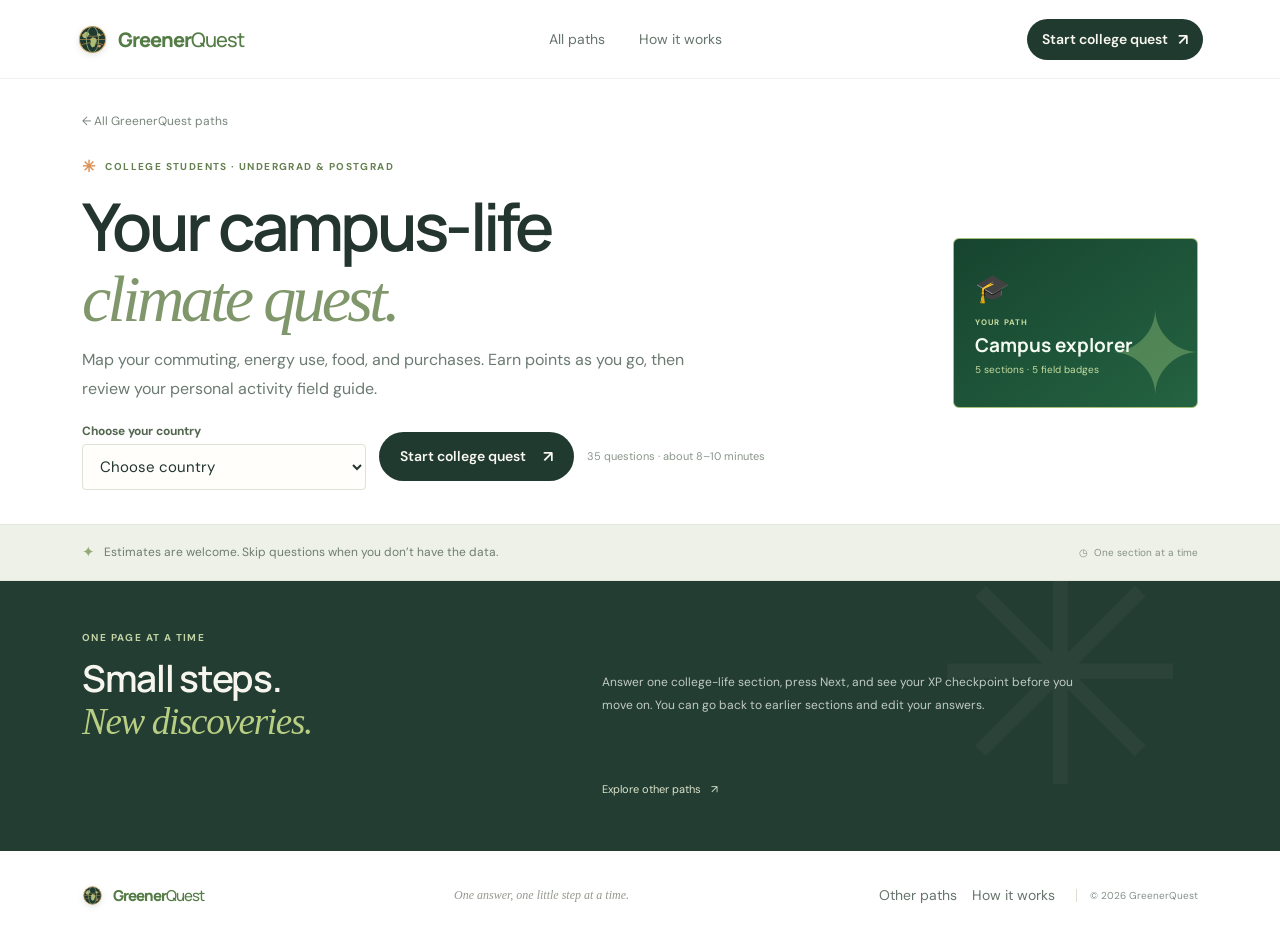
==== commit ebf429c7: "Rename site to GreenerQuest" ====
--- a/college.html
+++ b/college.html
@@ -5,7 +5,7 @@
     <meta name="viewport" content="width=device-width, initial-scale=1.0" />
     <meta name="theme-color" content="#ffffff" />
     <meta name="description" content="A detailed gamified carbon activity questionnaire for college students." />
-    <title>College Quest — GreenQuest</title>
+    <title>College Quest — GreenerQuest</title>
     <link rel="preconnect" href="https://fonts.googleapis.com" />
     <link rel="preconnect" href="https://fonts.gstatic.com" crossorigin />
     <link href="https://fonts.googleapis.com/css2?family=DM+Sans:wght@400;500;600;700&family=Manrope:wght@400;500;600;700;800&display=swap" rel="stylesheet" />
@@ -13,13 +13,13 @@
   </head>
   <body data-track="college">
     <header class="site-header">
-      <a class="brand" href="index.html" aria-label="GreenQuest home"><span class="brand-mark" aria-hidden="true"><svg class="brand-earth" viewBox="0 0 36 36" focusable="false"><circle cx="18" cy="18" r="15.2" fill="#203a30" stroke="#d9a75d" stroke-width="1.2"/><path d="M6.3 12.5 9.8 9l3.4.6 1.5 2.6-2.1 1.7-1.4 3-3.1-.5-2.1-2.2zM15.1 17.8l2.8-2.5 3.5 1 1.8 3.4-1.3 2.2-1.2 4-3.1 1.3-2.3-3.3.7-3.2zM23.6 10.4l2.9.9 1 2.4-2.5.8-1.8-1.7z" fill="#a8bf79"/><path d="m25.1 24.1 2.9.6-1.2 2.5-2.8-.4z" fill="#e89869"/><ellipse cx="18" cy="18" rx="7.1" ry="15" fill="none" stroke="#819875" stroke-width="1.15"/><path d="M3 18h30M5.1 11.6c7.9 3.6 17.9 3.6 25.8 0M5.1 24.4c7.9-3.6 17.9-3.6 25.8 0" fill="none" stroke="#d9a75d" stroke-width=".8" opacity=".78"/></svg></span><span>green<span class="brand-light">quest</span></span></a>
+      <a class="brand" href="index.html" aria-label="GreenerQuest home"><span class="brand-mark" aria-hidden="true"><svg class="brand-earth" viewBox="0 0 36 36" focusable="false"><circle cx="18" cy="18" r="15.2" fill="#203a30" stroke="#d9a75d" stroke-width="1.2"/><path d="M6.3 12.5 9.8 9l3.4.6 1.5 2.6-2.1 1.7-1.4 3-3.1-.5-2.1-2.2zM15.1 17.8l2.8-2.5 3.5 1 1.8 3.4-1.3 2.2-1.2 4-3.1 1.3-2.3-3.3.7-3.2zM23.6 10.4l2.9.9 1 2.4-2.5.8-1.8-1.7z" fill="#a8bf79"/><path d="m25.1 24.1 2.9.6-1.2 2.5-2.8-.4z" fill="#e89869"/><ellipse cx="18" cy="18" rx="7.1" ry="15" fill="none" stroke="#819875" stroke-width="1.15"/><path d="M3 18h30M5.1 11.6c7.9 3.6 17.9 3.6 25.8 0M5.1 24.4c7.9-3.6 17.9-3.6 25.8 0" fill="none" stroke="#d9a75d" stroke-width=".8" opacity=".78"/></svg></span><span>Greener<span class="brand-light">Quest</span></span></a>
       <button class="menu-toggle" type="button" aria-label="Open menu" aria-expanded="false"><span></span><span></span></button>
       <nav class="main-nav" aria-label="Page navigation"><a href="index.html#paths">All paths</a><a href="#how-it-works">How it works</a></nav>
       <button class="button button-dark button-small header-cta" type="button">Start college quest <span aria-hidden="true">↗</span></button>
     </header>
     <main>
-      <section class="page-intro section-wrap"><a class="back-home" href="index.html#paths">← All GreenQuest paths</a><div class="page-intro-layout"><div><div class="eyebrow"><span class="eyebrow-spark">✳</span> COLLEGE STUDENTS · UNDERGRAD & POSTGRAD</div><h1>Your campus-life<br /><em>climate quest.</em></h1><p>Map your commuting, energy use, food, and purchases. Earn points as you go, then review your personal activity field guide.</p><div class="page-intro-actions"><label class="country-picker" for="emissions-country"><span>Choose your country</span><select id="emissions-country" aria-required="true"><option value="" selected>Choose country</option><option value="india">India</option><option value="china">China</option><option value="united-states">United States</option><option value="united-kingdom">United Kingdom</option><option value="germany">Germany</option><option value="france">France</option><option value="japan">Japan</option><option value="australia">Australia</option><option value="global">Other country · global average</option></select></label><button class="button button-dark" id="start-button" type="button">Start college quest <span aria-hidden="true">↗</span></button><span>35 questions · about 8–10 minutes</span></div></div><div class="page-intro-badge"><span class="intro-emoji">🎓</span><div class="intro-path">YOUR PATH</div><strong>Campus explorer</strong><small>5 sections · 5 field badges</small><span class="intro-doodle">✦</span></div></div></section>
+      <section class="page-intro section-wrap"><a class="back-home" href="index.html#paths">← All GreenerQuest paths</a><div class="page-intro-layout"><div><div class="eyebrow"><span class="eyebrow-spark">✳</span> COLLEGE STUDENTS · UNDERGRAD & POSTGRAD</div><h1>Your campus-life<br /><em>climate quest.</em></h1><p>Map your commuting, energy use, food, and purchases. Earn points as you go, then review your personal activity field guide.</p><div class="page-intro-actions"><label class="country-picker" for="emissions-country"><span>Choose your country</span><select id="emissions-country" aria-required="true"><option value="" selected>Choose country</option><option value="india">India</option><option value="china">China</option><option value="united-states">United States</option><option value="united-kingdom">United Kingdom</option><option value="germany">Germany</option><option value="france">France</option><option value="japan">Japan</option><option value="australia">Australia</option><option value="global">Other country · global average</option></select></label><button class="button button-dark" id="start-button" type="button">Start college quest <span aria-hidden="true">↗</span></button><span>35 questions · about 8–10 minutes</span></div></div><div class="page-intro-badge"><span class="intro-emoji">🎓</span><div class="intro-path">YOUR PATH</div><strong>Campus explorer</strong><small>5 sections · 5 field badges</small><span class="intro-doodle">✦</span></div></div></section>
       <section class="page-note"><div class="section-wrap page-note-inner"><span>✦</span><p>Estimates are welcome. Skip questions when you don’t have the data.</p><span class="page-note-time">◷ &nbsp;One section at a time</span></div></section>
       <section class="quest-section section-wrap" id="quest" hidden>
         <div class="quest-heading"><div><div class="eyebrow eyebrow-muted">YOUR CLIMATE FIELD GUIDE</div><h2 id="quest-title">College quest</h2><p id="quest-subtitle">A detailed activity snapshot for college life.</p></div><button class="reset-link" id="reset-button" type="button">Start over <span aria-hidden="true">↻</span></button></div>
@@ -32,7 +32,7 @@
       <section class="results-section section-wrap" id="results" hidden>
         <div class="results-top"><div class="eyebrow eyebrow-muted">QUEST COMPLETE · <span id="result-track">COLLEGE PATH</span></div><h2>Your climate<br /><em>field guide.</em></h2><p>You made time to notice your everyday patterns. That’s a meaningful first step.</p></div>
         <div class="result-award"><div class="award-medal">✳</div><div><span class="award-overline">QUEST BADGE UNLOCKED</span><strong id="result-badge-title">Carbon Accounting Explorer</strong><small id="result-xp">Your score is ready.</small></div><span class="award-confetti" aria-hidden="true">✦</span></div>
-        <div class="carbon-result-card" id="carbon-result-card"><div class="carbon-total-block"><div class="card-kicker">TRACKED ANNUAL EMISSIONS SUBTOTAL</div><strong id="carbon-total">Not enough activity data yet</strong><p id="carbon-coverage"></p><p class="carbon-country-note" id="carbon-country"></p></div><div class="carbon-tier" id="carbon-tier"><span class="carbon-tier-medal">✦</span><div><small>GREENQUEST TIER</small><strong id="carbon-tier-name">Activity Explorer</strong></div></div><div class="carbon-section-list" id="carbon-section-list"></div></div>
+        <div class="carbon-result-card" id="carbon-result-card"><div class="carbon-total-block"><div class="card-kicker">TRACKED ANNUAL EMISSIONS SUBTOTAL</div><strong id="carbon-total">Not enough activity data yet</strong><p id="carbon-coverage"></p><p class="carbon-country-note" id="carbon-country"></p></div><div class="carbon-tier" id="carbon-tier"><span class="carbon-tier-medal">✦</span><div><small>GREENERQUEST TIER</small><strong id="carbon-tier-name">Activity Explorer</strong></div></div><div class="carbon-section-list" id="carbon-section-list"></div></div>
         <div class="earned-badges-wrap"><span class="earned-badges-label">FIELD BADGES</span><div class="earned-badges" id="earned-badges"></div></div>
         <div class="result-grid"><div class="result-card result-snapshot"><div class="result-card-heading"><span class="result-icon">⌁</span><div><div class="card-kicker">YOUR ACTIVITY SNAPSHOT</div><h3>What you shared</h3></div></div><div id="answer-summary" class="answer-summary"></div><p class="snapshot-empty" id="snapshot-empty" hidden>No answers were added this time. You can still take another pass whenever you’re ready.</p></div><div class="result-card result-next"><div class="result-card-heading"><span class="result-icon result-icon-green">↗</span><div><div class="card-kicker">ONE SMALL NEXT STEP</div><h3>Try this on for size</h3></div></div><p class="next-intro">There’s no one-size-fits-all climate action. Here are a few ideas based on your answers:</p><ul id="next-steps"></ul><div class="next-note">Pick one that works for your life. Small and repeatable beats perfect.</div></div></div>
         <div class="accounting-note" id="why-activity-data"><span class="accounting-icon">∑</span><div><div class="card-kicker">FROM ACTIVITY DATA TO CO₂e</div><h3>How this report gets its numbers</h3><p><strong>Emissions = activity data × emission factor.</strong> This is a partial subtotal: it estimates commuting and electricity when enough details are available. Travel uses UK 2026 factors as educational proxies; electricity uses a 2025 grid factor for your chosen country. Missing sections are “not estimated,” not zero. Platinum, gold, silver, and bronze are playful tiers for this subtotal, not certifications.</p></div></div>
@@ -40,7 +40,7 @@
       </section>
       <section class="why-section" id="how-it-works"><div class="why-inner section-wrap"><div><div class="eyebrow eyebrow-light">ONE PAGE AT A TIME</div><h2>Small steps.<br /><em>New discoveries.</em></h2></div><p>Answer one college-life section, press Next, and see your XP checkpoint before you move on. You can go back to earlier sections and edit your answers.</p><a class="why-link" href="index.html#paths">Explore other paths <span>↗</span></a></div></section>
     </main>
-    <footer class="site-footer"><a class="brand footer-brand" href="index.html"><span class="brand-mark" aria-hidden="true"><svg class="brand-earth" viewBox="0 0 36 36" focusable="false"><circle cx="18" cy="18" r="15.2" fill="#203a30" stroke="#d9a75d" stroke-width="1.2"/><path d="M6.3 12.5 9.8 9l3.4.6 1.5 2.6-2.1 1.7-1.4 3-3.1-.5-2.1-2.2zM15.1 17.8l2.8-2.5 3.5 1 1.8 3.4-1.3 2.2-1.2 4-3.1 1.3-2.3-3.3.7-3.2zM23.6 10.4l2.9.9 1 2.4-2.5.8-1.8-1.7z" fill="#a8bf79"/><path d="m25.1 24.1 2.9.6-1.2 2.5-2.8-.4z" fill="#e89869"/><ellipse cx="18" cy="18" rx="7.1" ry="15" fill="none" stroke="#819875" stroke-width="1.15"/><path d="M3 18h30M5.1 11.6c7.9 3.6 17.9 3.6 25.8 0M5.1 24.4c7.9-3.6 17.9-3.6 25.8 0" fill="none" stroke="#d9a75d" stroke-width=".8" opacity=".78"/></svg></span><span>green<span class="brand-light">quest</span></span></a><span class="footer-note">One answer, one little step at a time.</span><div class="footer-links"><a href="index.html#paths">Other paths</a><a href="#how-it-works">How it works</a></div><span class="copyright">© 2026 GreenQuest</span></footer>
+    <footer class="site-footer"><a class="brand footer-brand" href="index.html"><span class="brand-mark" aria-hidden="true"><svg class="brand-earth" viewBox="0 0 36 36" focusable="false"><circle cx="18" cy="18" r="15.2" fill="#203a30" stroke="#d9a75d" stroke-width="1.2"/><path d="M6.3 12.5 9.8 9l3.4.6 1.5 2.6-2.1 1.7-1.4 3-3.1-.5-2.1-2.2zM15.1 17.8l2.8-2.5 3.5 1 1.8 3.4-1.3 2.2-1.2 4-3.1 1.3-2.3-3.3.7-3.2zM23.6 10.4l2.9.9 1 2.4-2.5.8-1.8-1.7z" fill="#a8bf79"/><path d="m25.1 24.1 2.9.6-1.2 2.5-2.8-.4z" fill="#e89869"/><ellipse cx="18" cy="18" rx="7.1" ry="15" fill="none" stroke="#819875" stroke-width="1.15"/><path d="M3 18h30M5.1 11.6c7.9 3.6 17.9 3.6 25.8 0M5.1 24.4c7.9-3.6 17.9-3.6 25.8 0" fill="none" stroke="#d9a75d" stroke-width=".8" opacity=".78"/></svg></span><span>Greener<span class="brand-light">Quest</span></span></a><span class="footer-note">One answer, one little step at a time.</span><div class="footer-links"><a href="index.html#paths">Other paths</a><a href="#how-it-works">How it works</a></div><span class="copyright">© 2026 GreenerQuest</span></footer>
     <div class="toast" id="toast" role="status" aria-live="polite"></div>
     <script src="app.js"></script>
   </body>
--- a/styles.css
+++ b/styles.css
@@ -48,7 +48,7 @@
 .floating-note{background:#17432f;border-color:#3b7550;color:#e7f2e8;box-shadow:0 10px 24px #163b2a28}.floating-note strong{color:#d0f095}.note-spark,.note-leaf{color:#c9ee8b}
 @media(max-width:680px){.hero-earth-image{width:120px;height:138px;right:-4px}.map-stop small{font-size:5.8px}}
 
-/* Reuse the Earth mark palette as accents throughout GreenQuest cards. */
+/* Reuse the Earth mark palette as accents throughout GreenerQuest cards. */
 :root{--logo-forest:#203a30;--logo-olive:#819875;--logo-sage:#a8bf79;--logo-gold:#d9a75d;--logo-peach:#e89869}
 .brand-mark{width:31px;height:31px;display:inline-flex;flex:none;transform:none}
 .brand-earth{display:block;width:100%;height:100%;filter:drop-shadow(0 2px 3px #203a3022)}
@@ -166,4 +166,5 @@
 .how-card-back .how-card-description{font-size:13px;line-height:1.6}
 .how-card-back .how-card-hint{margin-top:10px}
 @media(max-width:680px){.how-card{min-height:165px;padding:0}.how-card-inner{min-height:165px}.how-card-face{padding:16px}.how-card-front .how-number,.how-card-back .how-number{top:16px;left:16px}.how-card-front .how-illustration{top:13px;right:16px}.how-card-title{font-size:18px}.how-card-description{font-size:13px}.how-card-back .how-card-description{font-size:12px}}
-@media(prefers-reduced-motion:reduce){.how-card-inner{transition:none}}+@media(prefers-reduced-motion:reduce){.how-card-inner{transition:none}}
+.number-control{display:grid;gap:8px;margin-left:25px}.number-control .number-wrap{margin-left:0;gap:9px;flex-wrap:wrap}.number-control .number-wrap input{width:min(190px,68%)}.range-wrap{display:grid;grid-template-columns:minmax(100px,1fr) minmax(140px,auto);align-items:center;gap:12px}.number-range{width:100%;height:27px;margin:0;accent-color:#37814b;cursor:pointer;touch-action:pan-y}.number-range:focus-visible{outline:3px solid #bfd5a6;outline-offset:3px;border-radius:99px}.range-value{min-width:130px;color:#42664b;font-size:12px;font-weight:700;text-align:right}.number-control .number-hint{display:block;margin:0;color:#829087;font-size:10px}.section-celebration{position:fixed;inset:0;z-index:60;display:grid;place-items:center;padding:24px;pointer-events:none}.section-celebration[hidden]{display:none}.celebration-card{position:relative;min-width:min(390px,calc(100vw - 40px));max-width:calc(100vw - 40px);padding:24px 28px 22px;border:1px solid #cfe0c4;border-radius:18px;background:linear-gradient(135deg,#f7fbed,#ffffff 55%,#edf5e8);box-shadow:0 24px 75px #163e2833;text-align:center;opacity:0;transform:translateY(18px) scale(.88)}.section-celebration.is-celebrating .celebration-card{animation:celebration-popup 2.35s cubic-bezier(.18,.82,.24,1) both}.celebration-overline,.celebration-title,.celebration-reward{position:relative;z-index:1;display:block}.celebration-overline{color:#648451;font-size:10px;font-weight:800;letter-spacing:1.3px}.celebration-title{margin-top:7px;color:#1f4732;font-family:var(--display);font-size:23px;line-height:1.25;letter-spacing:-.5px}.celebration-reward{margin-top:9px;color:#567348;font-size:13px;font-weight:700}.celebration-reward i{padding:0 4px;color:#98ad83;font-style:normal}.leaf-burst{position:absolute;inset:-90px;pointer-events:none}.celebration-leaf{position:absolute;left:50%;top:50%;width:20px;height:13px;border-radius:100% 0 100% 0;background:linear-gradient(140deg,#c2ea7b,#3b914c 78%);box-shadow:0 4px 10px #317d4430;opacity:0;transform:translate(-50%,-50%) scale(.25)}.celebration-leaf:after{position:absolute;top:50%;left:3px;width:14px;height:1px;background:#e9f8ce;content:"";transform:rotate(-29deg);transform-origin:left center}.section-celebration.is-celebrating .celebration-leaf{animation:leaf-pop 1.35s cubic-bezier(.14,.78,.27,1) var(--leaf-delay,0ms) both}.leaf-one{--leaf-x:-142px;--leaf-y:-83px;--leaf-rotation:-38deg;--leaf-delay:0ms}.leaf-two{--leaf-x:125px;--leaf-y:-110px;--leaf-rotation:37deg;--leaf-delay:65ms}.leaf-three{--leaf-x:-174px;--leaf-y:18px;--leaf-rotation:22deg;--leaf-delay:120ms}.leaf-four{--leaf-x:165px;--leaf-y:3px;--leaf-rotation:-33deg;--leaf-delay:35ms}.leaf-five{--leaf-x:-105px;--leaf-y:104px;--leaf-rotation:48deg;--leaf-delay:165ms}.leaf-six{--leaf-x:111px;--leaf-y:94px;--leaf-rotation:-16deg;--leaf-delay:95ms}@keyframes celebration-popup{0%{opacity:0;transform:translateY(18px) scale(.88)}12%{opacity:1;transform:translateY(-3px) scale(1.02)}22%,79%{opacity:1;transform:translateY(0) scale(1)}100%{opacity:0;transform:translateY(-12px) scale(.97)}}@keyframes leaf-pop{0%{opacity:0;transform:translate(-50%,-50%) scale(.25) rotate(0)}16%{opacity:1}100%{opacity:0;transform:translate(calc(-50% + var(--leaf-x)),calc(-50% + var(--leaf-y))) scale(1) rotate(var(--leaf-rotation))}}@media(max-width:680px){.number-control{margin-left:31px;gap:6px}.number-control .number-wrap input{width:min(210px,70%)}.range-wrap{grid-template-columns:minmax(0,1fr);gap:2px}.range-value{min-width:0;font-size:11px;text-align:right}.celebration-card{padding:21px 18px 19px}.celebration-title{font-size:20px}.celebration-reward{font-size:12px}.leaf-burst{inset:-75px}.leaf-one{--leaf-x:-104px}.leaf-two{--leaf-x:93px}.leaf-three{--leaf-x:-122px}.leaf-four{--leaf-x:116px}.leaf-five{--leaf-x:-78px}.leaf-six{--leaf-x:82px}}@media(prefers-reduced-motion:reduce){.section-celebration.is-celebrating .celebration-card{animation:none;opacity:1;transform:none}.section-celebration.is-celebrating .celebration-leaf{animation:none;opacity:0}}
